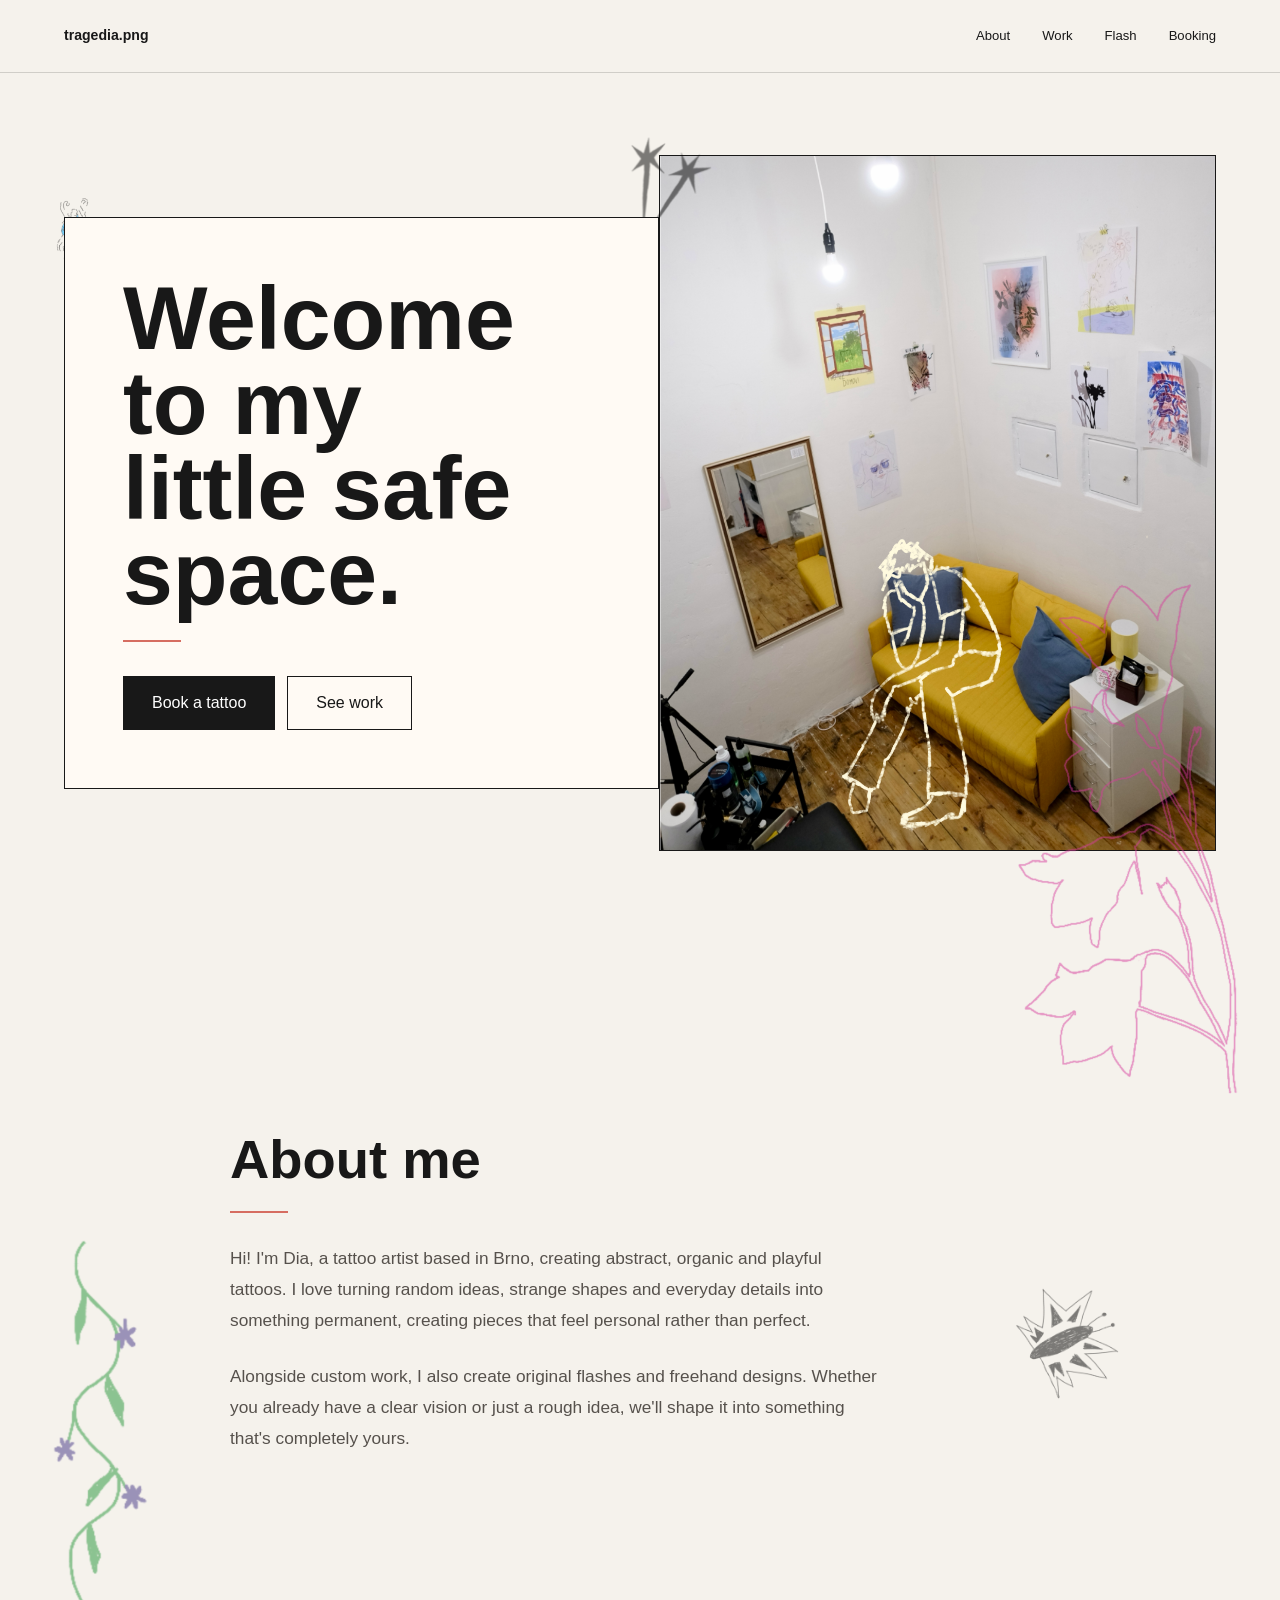
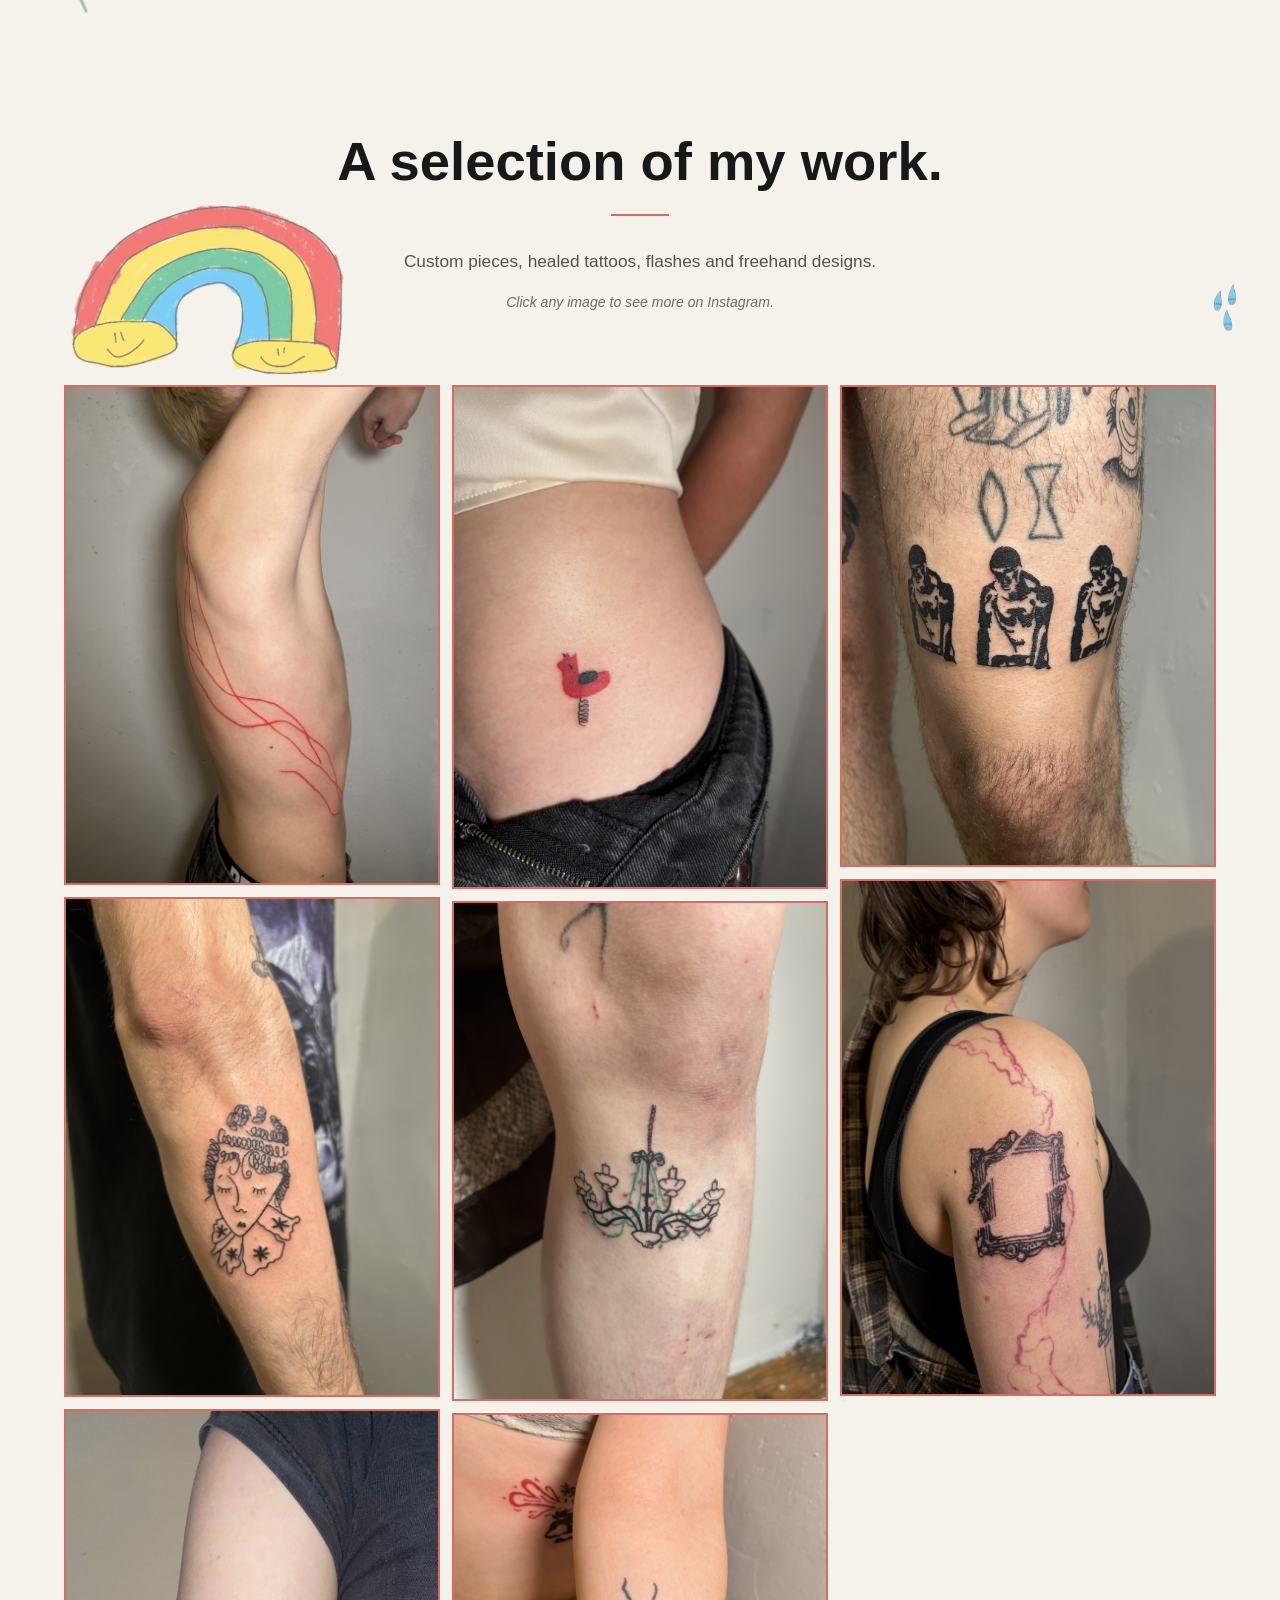
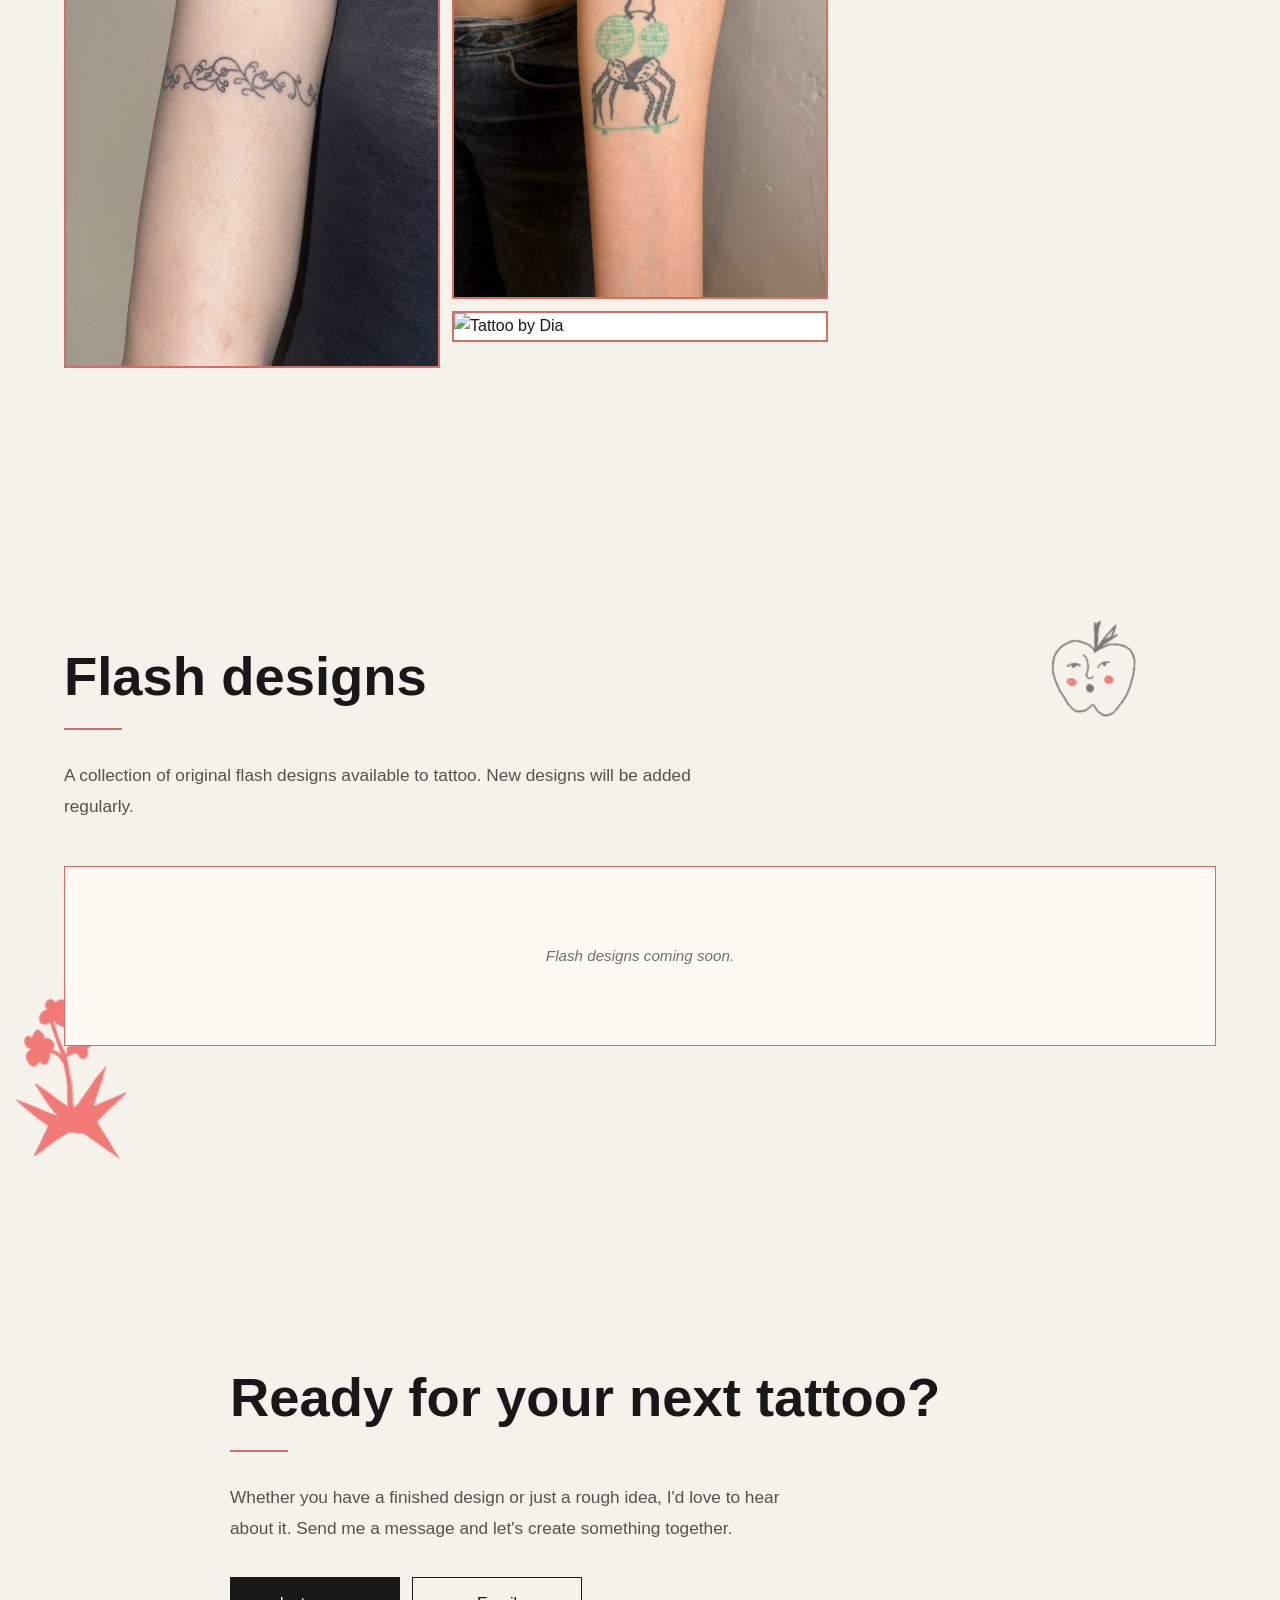
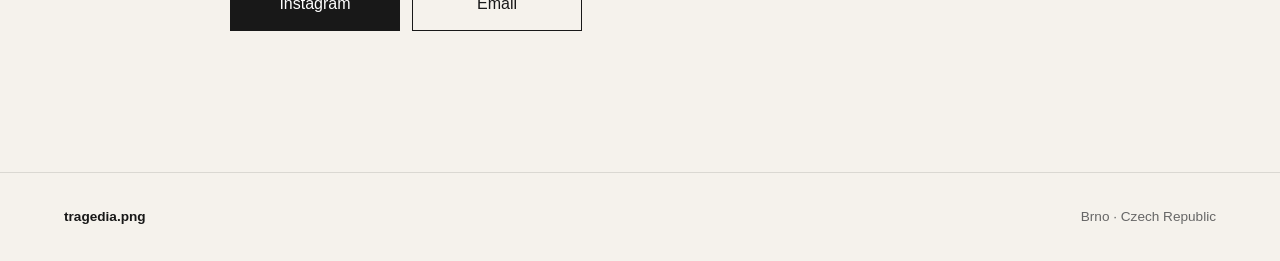
==== index.html @ bbc52c52 "f" ====
<!DOCTYPE html>
<html lang="en">
<head>
    <meta charset="UTF-8">
    <meta name="viewport" content="width=device-width, initial-scale=1.0">
    <title>tragedia.png</title>
    <link rel="stylesheet" href="css/style.css">
</head>
<body>
<div id="top"></div>

<header>
    <div class="container">
        <a href="#top" class="logo">tragedia.png</a>
        <nav class="nav" aria-label="Main navigation">
            <a href="#about">About</a>
            <a href="#gallery">Work</a>
            <a href="#flash">Flash</a>
            <a href="#booking">Booking</a>
        </nav>
    </div>
</header>

<main>
    <section class="hero" aria-labelledby="hero-title">
        <img src="images/doodles/ornament.png" class="doodle hero-ornament" alt="">
        <img src="images/doodles/kvapky.png" class="doodle hero-drops" alt="">
        <img src="images/doodles/kvet.png" class="doodle hero-flower" alt="">

        <div class="container">
            <div class="hero-content">
                <div class="hero-image">
                    <img src="images/studio.jpg" alt="Private tattoo studio in Brno">
                    <img src="images/doodles/hviezdy.png" class="doodle hero-stars" alt="">
                </div>

                <div class="hero-text">
                    <h1 id="hero-title">Welcome to my<br>little safe space.</h1>
                    <div class="line"></div>
                    <div class="buttons">
                        <a href="#booking" class="button primary">Book a tattoo</a>
                        <a href="#gallery" class="button">See work</a>
                    </div>
                </div>
            </div>
        </div>
    </section>

    <section id="about" class="about">
        <img src="images/doodles/motyl.png" class="doodle about-butterfly" alt="">
        <img src="images/doodles/porast.png" class="doodle about-grass" alt="">

        <div class="container">
            <h2>About me</h2>
            <div class="line"></div>
            <p>Hi! I'm Dia, a tattoo artist based in Brno, creating abstract, organic and playful tattoos. I love turning random ideas, strange shapes and everyday details into something permanent, creating pieces that feel personal rather than perfect.</p>
            <p>Alongside custom work, I also create original flashes and freehand designs. Whether you already have a clear vision or just a rough idea, we'll shape it into something that's completely yours.</p>
        </div>
    </section>

    <section id="gallery" class="gallery">
        <img src="images/doodles/duha.png" class="doodle gallery-rainbow" alt="">
        <img src="images/doodles/kvapky.png" class="doodle gallery-drops" alt="">

        <div class="container">
            <div class="gallery-intro">
                <h2>A selection of my work.</h2>
                <div class="line"></div>
                <p>Custom pieces, healed tattoos, flashes and freehand designs.</p>
                <p class="gallery-note">Click any image to see more on Instagram.</p>
            </div>

            <div class="gallery-grid">
                <a href="https://instagram.com/tragedia.png" target="_blank" rel="noreferrer" class="gallery-item">
                    <img src="images/tattoos/a.jpg" alt="Tattoo by Dia">
                </a>
                <a href="https://instagram.com/tragedia.png" target="_blank" rel="noreferrer" class="gallery-item">
                    <img src="images/tattoos/b.jpg" alt="Tattoo by Dia">
                </a>
                <a href="https://instagram.com/tragedia.png" target="_blank" rel="noreferrer" class="gallery-item">
                    <img src="images/tattoos/c.jpg" alt="Tattoo by Dia">
                </a>
                <a href="https://instagram.com/tragedia.png" target="_blank" rel="noreferrer" class="gallery-item">
                    <img src="images/tattoos/h.jpg" alt="Tattoo by Dia">
                </a>
                <a href="https://instagram.com/tragedia.png" target="_blank" rel="noreferrer" class="gallery-item">
                    <img src="images/tattoos/l.jpg" alt="Tattoo by Dia">
                </a>
                <a href="https://instagram.com/tragedia.png" target="_blank" rel="noreferrer" class="gallery-item">
                    <img src="images/tattoos/m.jpg" alt="Tattoo by Dia">
                </a>
                <a href="https://instagram.com/tragedia.png" target="_blank" rel="noreferrer" class="gallery-item">
                    <img src="images/tattoos/o.jpg" alt="Tattoo by Dia">
                </a>
                <a href="https://instagram.com/tragedia.png" target="_blank" rel="noreferrer" class="gallery-item">
                    <img src="images/tattoos/s.jpg" alt="Tattoo by Dia">
                </a>
                <a href="https://instagram.com/tragedia.png" target="_blank" rel="noreferrer" class="gallery-item">
                    <img src="images/tattoos/z.jpg" alt="Tattoo by Dia">
                </a>
            </div>
        </div>
    </section>

    <section id="flash" class="flash">
        <img src="images/doodles/jablko.png" class="doodle flash-apple" alt="">
        <img src="images/doodles/plevel.png" class="doodle flash-weed" alt="">

        <div class="container">
            <h2>Flash designs</h2>
            <div class="line"></div>
            <p>A collection of original flash designs available to tattoo. New designs will be added regularly.</p>
            <div class="flash-grid">
                <p class="flash-placeholder">Flash designs coming soon.</p>
            </div>
        </div>
    </section>

    <section id="booking" class="booking">
        <img src="images/doodles/srdce.png" class="doodle booking-heart" alt="">

        <div class="container">
            <h2>Ready for your next tattoo?</h2>
            <div class="line"></div>
            <p>Whether you have a finished design or just a rough idea, I'd love to hear about it. Send me a message and let's create something together.</p>
            <div class="buttons">
                <a href="https://instagram.com/tragedia.png" target="_blank" rel="noreferrer" class="button primary">Instagram</a>
                <a href="mailto:dia.hubschova@gmail.com" class="button">Email</a>
            </div>
        </div>
    </section>
</main>

<footer>
    <div class="container">
        <p>tragedia.png</p>
        <p>Brno &middot; Czech Republic</p>
    </div>
</footer>

<script src="js/script.js"></script>
</body>
</html>
---- css/style.css ----
/* ==========================================================
   tragedia.png
========================================================== */

:root{
    --bg:#f5f2ec;
    --text:#181818;
    --muted:#56514c;
    --accent:#d66d61;
    --paper:#fffaf4;
    --border:#181818;
    --container:1180px;
    --section:clamp(76px, 11vw, 150px);
    --ease:.24s ease;
}

*,
*::before,
*::after{
    box-sizing:border-box;
}

html{
    scroll-behavior:smooth;
}

body{
    margin:0;
    overflow-x:hidden;
    background:var(--bg);
    color:var(--text);
    font-family:Helvetica, Arial, sans-serif;
    line-height:1.65;
    -webkit-font-smoothing:antialiased;
    text-rendering:optimizeLegibility;
}

img{
    display:block;
    max-width:100%;
}

a{
    color:inherit;
    text-decoration:none;
}

button,
input,
textarea{
    font:inherit;
}

.container{
    width:min(90%, var(--container));
    margin-inline:auto;
}

section{
    position:relative;
    padding:var(--section) 0;
}

h1,
h2,
p{
    margin:0;
}

h1{
    max-width:9ch;
    font-size:clamp(3rem, 7vw, 5.8rem);
    line-height:.95;
    font-weight:700;
    letter-spacing:0;
}

h2{
    font-size:clamp(2.2rem, 5vw, 3.4rem);
    line-height:1;
    font-weight:700;
    letter-spacing:0;
}

p{
    max-width:650px;
    color:var(--muted);
    font-size:clamp(1rem, 1.5vw, 1.08rem);
    line-height:1.78;
}

.line{
    width:58px;
    height:2px;
    margin:24px 0 30px;
    background:var(--accent);
}

::selection{
    background:var(--accent);
    color:#fff;
}

a:focus-visible,
button:focus-visible{
    outline:2px solid var(--accent);
    outline-offset:4px;
}

/* Header */

header{
    position:sticky;
    top:0;
    z-index:1000;
    background:rgba(245, 242, 236, .94);
    border-bottom:1px solid rgba(24, 24, 24, .16);
    backdrop-filter:blur(8px);
    -webkit-backdrop-filter:blur(8px);
}

header .container{
    display:flex;
    align-items:center;
    justify-content:space-between;
    min-height:72px;
    gap:22px;
}

.logo{
    flex:0 0 auto;
    font-size:.88rem;
    font-weight:700;
    white-space:nowrap;
    transition:color var(--ease);
}

.logo:hover,
.nav a:hover,
.nav a.active{
    color:var(--accent);
}

.nav{
    display:flex;
    align-items:center;
    justify-content:flex-end;
    gap:clamp(14px, 3vw, 32px);
}

.nav a{
    font-size:.82rem;
    transition:color var(--ease);
}

/* Buttons */

.buttons{
    display:flex;
    flex-wrap:wrap;
    gap:12px;
    margin-top:34px;
}

.button{
    display:inline-flex;
    align-items:center;
    justify-content:center;
    min-height:54px;
    padding:0 28px;
    border:1px solid var(--border);
    background:transparent;
    transition:background var(--ease), border-color var(--ease), color var(--ease), transform var(--ease);
}

.button:hover{
    background:var(--text);
    color:#fff;
    transform:translateY(-1px);
}

.button.primary{
    background:var(--text);
    color:#fff;
}

.button.primary:hover{
    border-color:var(--accent);
    background:var(--accent);
}

/* Doodles */

.hero,
.about,
.gallery,
.flash,
.booking{
    isolation:isolate;
}

.gallery,
.flash,
.booking{
    overflow:hidden;
}

.about{
    overflow:visible;
}

.hero{
    overflow:visible;
}

.hero .container,
.about .container,
.gallery .container,
.flash .container,
.booking .container{
    position:relative;
    z-index:2;
}

.doodle{
    position:absolute;
    z-index:1;
    width:var(--doodle-size, 150px);
    max-width:none;
    height:auto;
    pointer-events:none;
    user-select:none;
    opacity:var(--doodle-opacity, .50);
}

/* Hero */

.hero{
    padding-top:clamp(34px, 7vw, 82px);
}

.hero-content{
    display:grid;
    grid-template-columns:1fr;
    gap:0;
    align-items:center;
}

.hero-image{
    position:relative;
    z-index:1;
    overflow:visible;
    border:1px solid var(--border);
    background:#fff;
}

.hero-image > img:first-child{
    width:100%;
    aspect-ratio:4 / 5;
    object-fit:cover;
}

.hero-text{
    position:relative;
    z-index:3;
    width:min(94%, 620px);
    margin:-44px auto 0;
    padding:clamp(28px, 6vw, 58px);
    border:1px solid var(--border);
    background:var(--paper);
}

.hero-text p{
    max-width:420px;
}

.hero-stars{
    --doodle-size: clamp(128px, 24vw, 250px);
    --doodle-opacity: .50;

    top: -100px;
    left: -120px;
    right: auto;

    z-index: 5;
}

.hero-flower{
    --doodle-size: clamp(350px, 54vw, 640px);
    --doodle-opacity: .50;

    right: -180px;
    left: auto;

    bottom: -180px;

    transform: scaleX(-1);

    z-index: 100;
}


/* About */

.about .container,
.booking .container{
    max-width:820px;
}

.about p + p{
    margin-top:26px;
}

.about-butterfly{
    --doodle-size:clamp(280px, 34vw, 480px);
    --doodle-opacity:.50;
    top:118px;
    right:clamp(-84px, -2vw, -18px);
}

.about-grass{
    --doodle-size:clamp(440px, 68vw, 860px);
    --doodle-opacity:.50;
    left:max(-28vw, -300px);
    bottom:-220px;
    z-index:0;
}

/* Gallery */

.gallery-intro{
    max-width:680px;
    margin:0 auto clamp(44px, 7vw, 70px);
    text-align:center;
}

.gallery-intro .line{
    margin-inline:auto;
}

.gallery-intro p{
    margin-inline:auto;
    max-width:520px;
}

.gallery-note{
    margin-top:14px;
    color:#716b64;
    font-size:.88rem;
    font-style:italic;
}

.gallery-grid{
    column-count:2;
    column-gap:10px;
}

.gallery-item{
    display:block;
    overflow:hidden;
    break-inside:avoid;
    margin-bottom:10px;
    border:2px solid var(--accent);
    background:#fff;
    transition:transform var(--ease);
}

.gallery-item:hover{
    transform:translateY(-2px);
}

.gallery-item img{
    width:100%;
    height:auto;
}

.gallery-rainbow{
    --doodle-size: clamp(360px, 54vw, 700px);
    --doodle-opacity: .50;

    left: -120px;
    top: -30px;

    z-index: 0;
}

.gallery-drops{
    --doodle-size: clamp(110px, 16vw, 180px);
    --doodle-opacity: .50;

    right: -40px;
    left: auto;

    top: 220px;
    bottom: auto;

    z-index: 0;
}


/* Flash */

.flash p{
    margin-bottom:44px;
}

.flash-grid{
    display:grid;
    grid-template-columns:repeat(2, minmax(0, 1fr));
    gap:18px;
}

.flash-item,
.flash-placeholder{
    min-height:180px;
    border:1px solid var(--accent);
    background:var(--paper);
}

.flash-item{
    display:flex;
    align-items:center;
    justify-content:center;
    overflow:hidden;
    aspect-ratio:1;
}

.flash-item img{
    width:100%;
    height:100%;
    object-fit:cover;
}

.flash-placeholder{
    display:flex;
    align-items:center;
    justify-content:center;
    grid-column:1 / -1;
    max-width:none;
    margin:0;
    padding:34px;
    color:#766f68;
    font-size:.95rem;
    font-style:italic;
    text-align:center;
}

.flash-apple{
    --doodle-size:clamp(250px, 32vw, 430px);
    --doodle-opacity:.50;
    top:-52px;
    right:clamp(-92px, -2vw, -18px);
    z-index:0;
}

.flash-weed{
    --doodle-size:clamp(350px, 50vw, 650px);
    --doodle-opacity:.50;
  left: max(-18vw, -220px);
    bottom:-150px;
    z-index:0;
}

/* Booking */

.booking p{
    max-width:570px;
}

.booking .button{
    min-width:170px;
}

.booking-heart{
    --doodle-size:clamp(240px, 34vw, 420px);
    --doodle-opacity:.50;
    left:auto;
    right:clamp(-80px, 4vw, 72px);
    top:auto;
    bottom:-330px;
    z-index:0;
}

/* Footer */

footer{
    border-top:1px solid rgba(24, 24, 24, .12);
    padding:32px 0;
}

footer .container{
    display:flex;
    align-items:center;
    justify-content:space-between;
    flex-wrap:wrap;
    gap:12px;
}

footer p{
    max-width:none;
    color:#666;
    font-size:.85rem;
}

footer p:first-child{
    color:var(--text);
    font-weight:700;
}

/* Responsive */

@media (min-width:760px){
    .gallery-grid{
        column-count:3;
        column-gap:12px;
    }

    .gallery-item{
        margin-bottom:12px;
    }

    .flash-grid{
        grid-template-columns:repeat(4, minmax(0, 1fr));
        gap:22px;
    }
}

@media (min-width:1024px){
    .hero-content{
        grid-template-columns:minmax(0, .92fr) minmax(0, 1fr);
        gap:82px;
    }

    .hero-image{
        order:2;
    }

    .hero-text{
        order:1;
        width:116%;
        margin:0 -110px 0 0;
    }

    .hero-stars{
        right:-104px;
    }
}

@media (max-width:700px){
    header .container{
        min-height:64px;
        width:min(94%, var(--container));
    }

    .logo{
        font-size:.78rem;
    }

    .nav{
        gap:12px;
    }

    .nav a{
        font-size:.74rem;
    }

    .buttons,
    .booking .buttons{
        flex-direction:column;
    }

    .button,
    .booking .button{
        width:100%;
    }

    .hero-ornament,
    .hero-drops,
    .gallery-drops{
        display:none;
    }

    .hero-stars{
        right:-68px;
    }

    .hero-flower{
        left:-112px;
        bottom:-100px;
    }

    .about-butterfly{
        top:142px;
        right:-86px;
    }

    .about-grass{
        left:-220px;
        bottom:-165px;
    }

    .gallery-rainbow{
        left:-215px;
        top:-10px;
    }

    .flash-apple{
        right:-90px;
        top:-24px;
    }

    .flash-weed{
        left:-230px;
        bottom:-110px;
    }

    .booking-heart{
        right:-74px;
        bottom:-255px;
    }

    footer .container{
        flex-direction:column;
        align-items:flex-start;
    }
}

@media (max-width:420px){
    .nav{
        gap:9px;
    }

    .nav a{
        font-size:.7rem;
    }

    .hero-text{
        width:100%;
        margin-top:-32px;
    }
}

@media (prefers-reduced-motion:reduce){
    *,
    *::before,
    *::after{
        scroll-behavior:auto !important;
        transition:none !important;
        animation:none !important;
    }
}
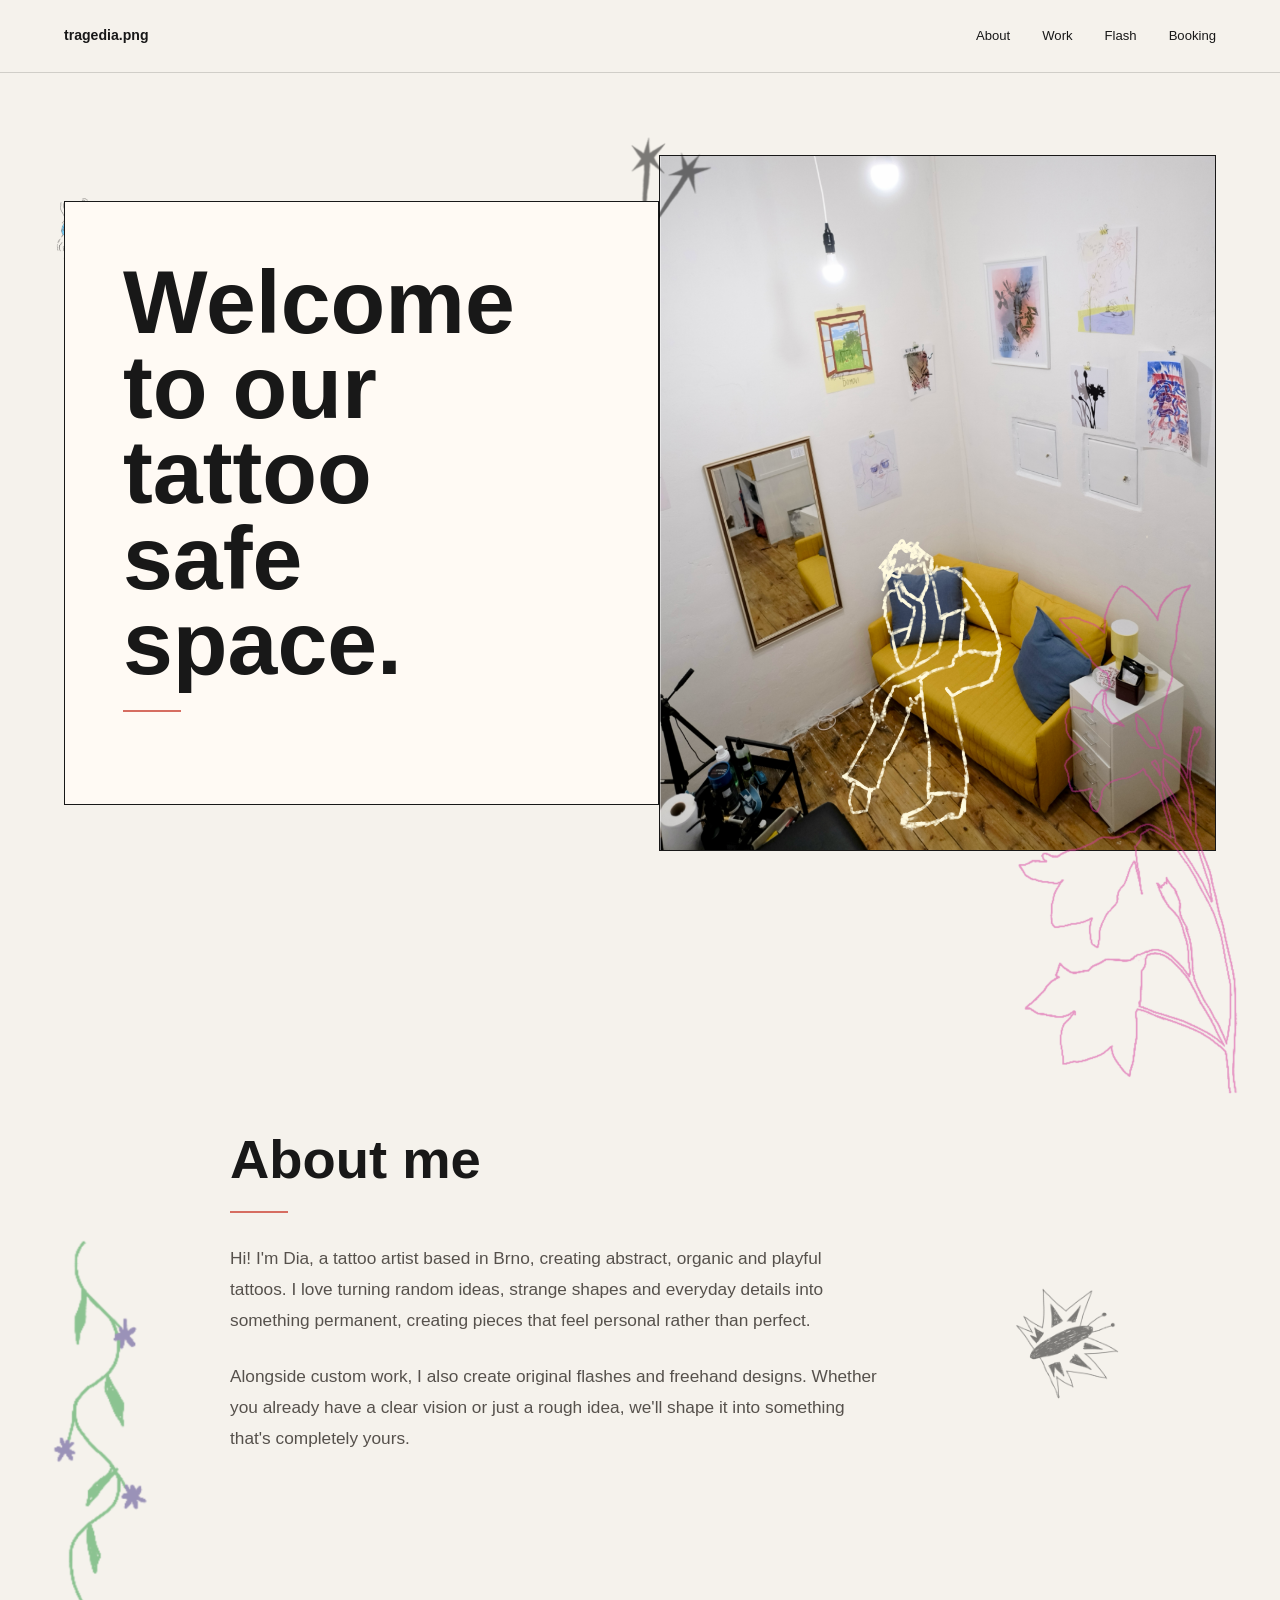
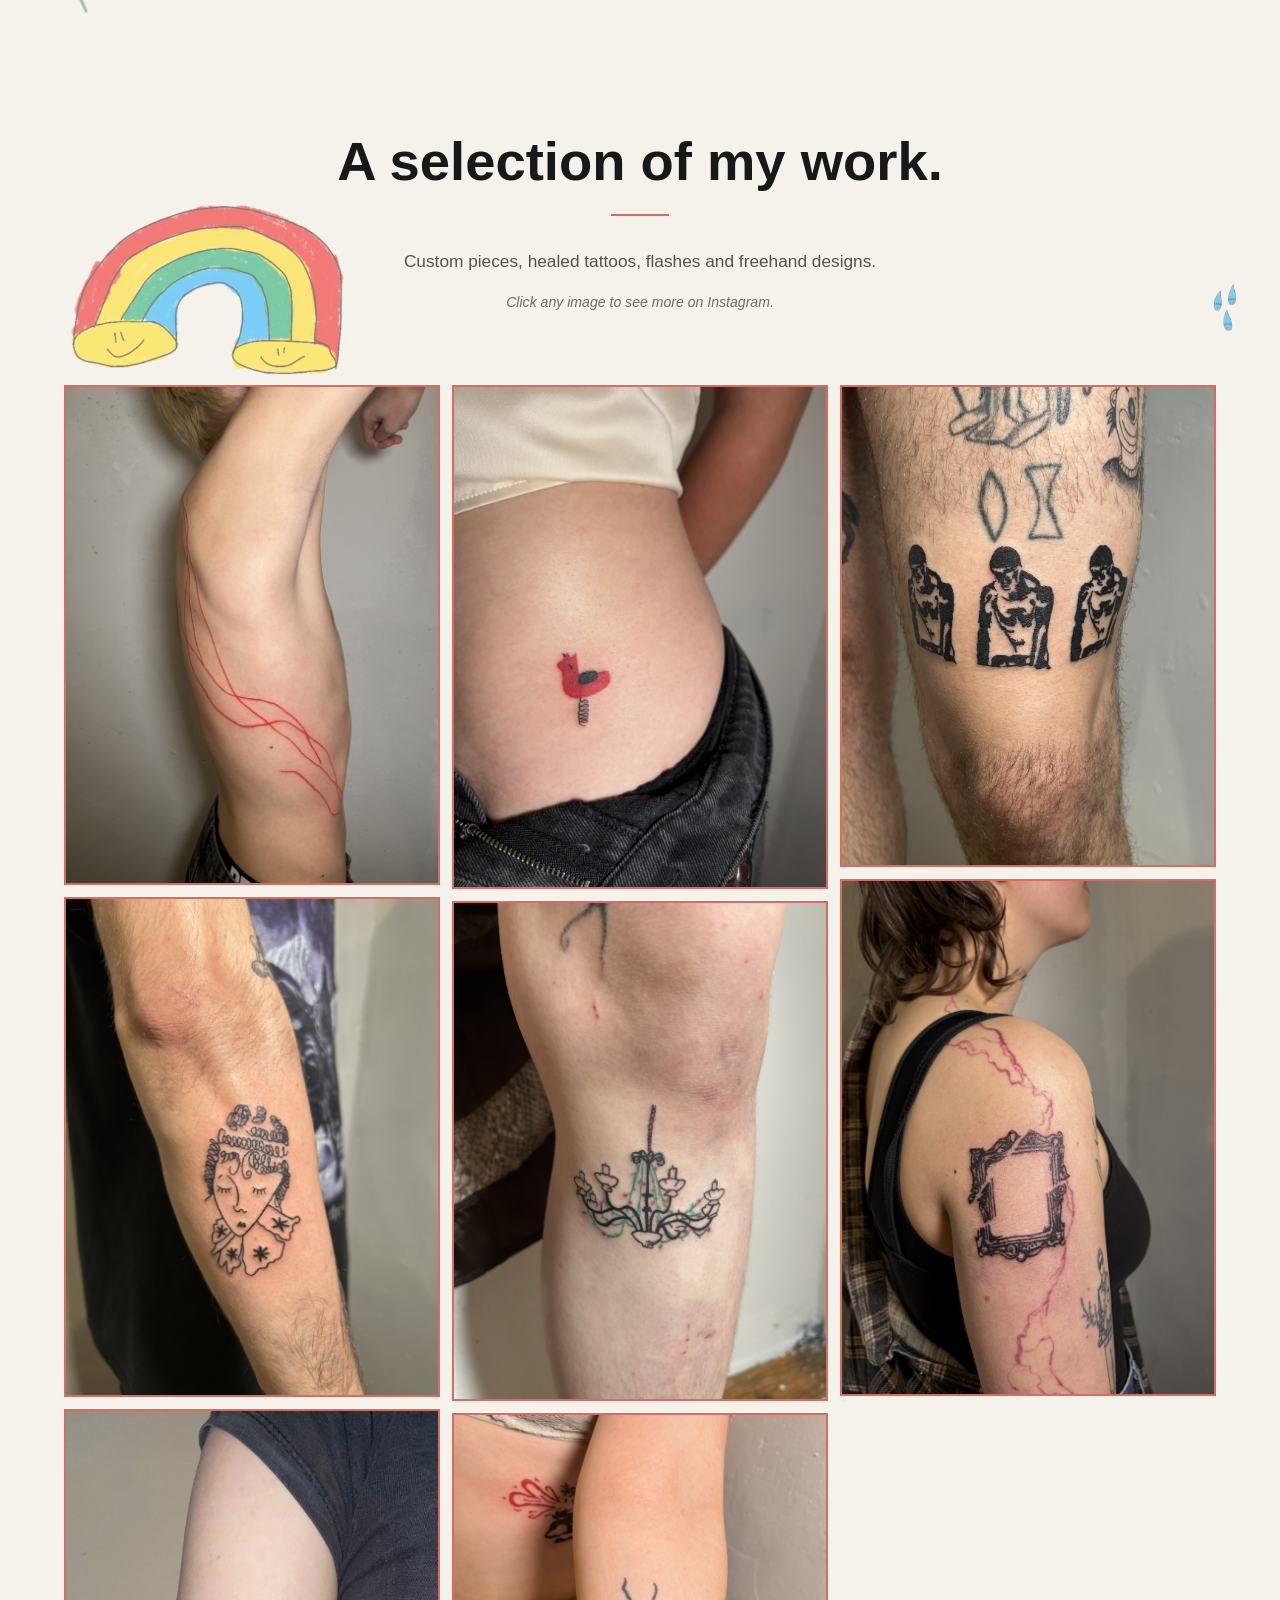
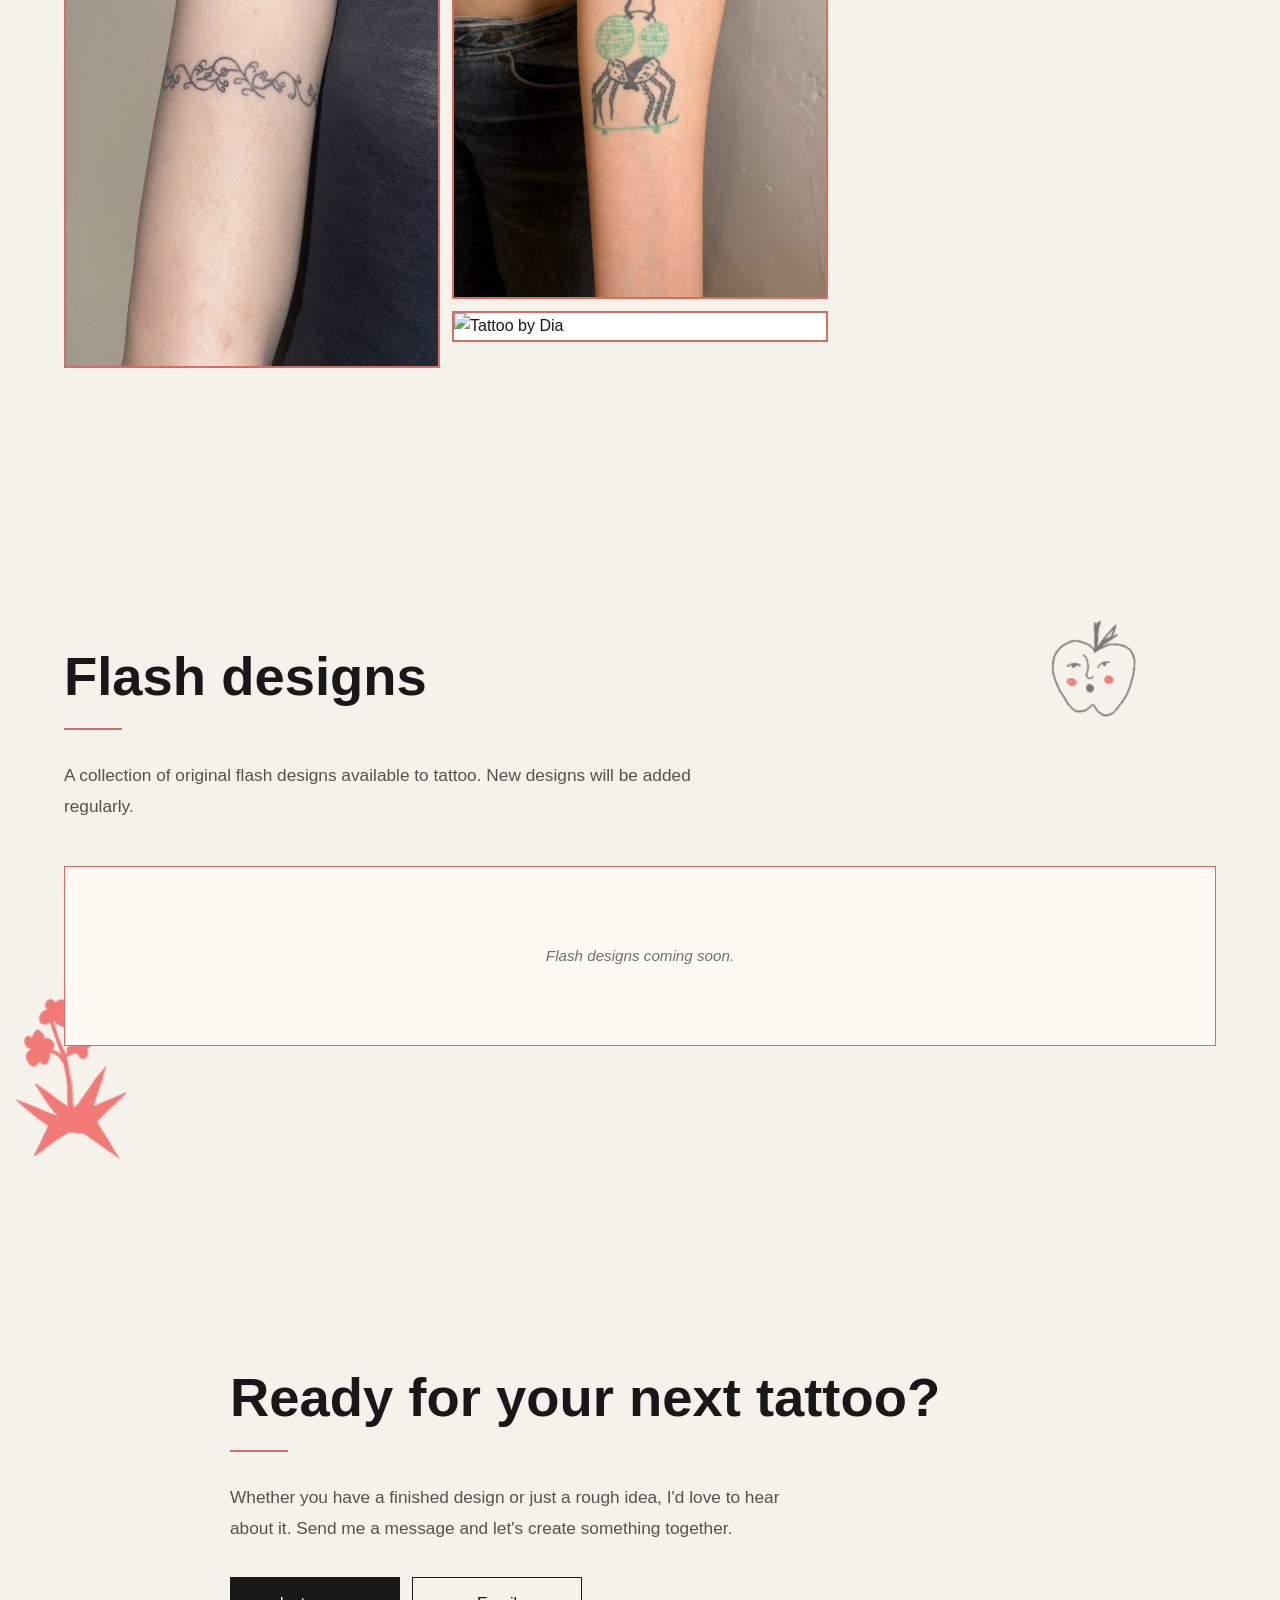
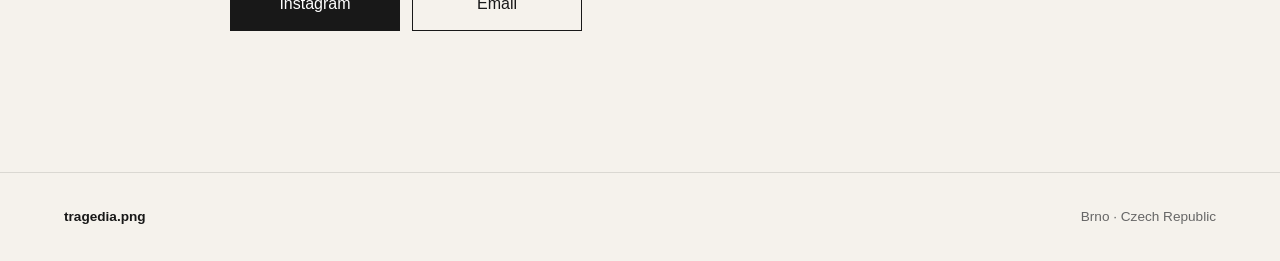
==== commit 05899d27: "Update index.html" ====
--- a/index.html
+++ b/index.html
@@ -35,11 +35,11 @@
                 </div>
 
                 <div class="hero-text">
-                    <h1 id="hero-title">Welcome to my<br>little safe space.</h1>
+                    <h1 id="hero-title">Welcome to our<br>tattoo safe space.</h1>
                     <div class="line"></div>
                     <div class="buttons">
-                        <a href="#booking" class="button primary">Book a tattoo</a>
-                        <a href="#gallery" class="button">See work</a>
+
+                
                     </div>
                 </div>
             </div>
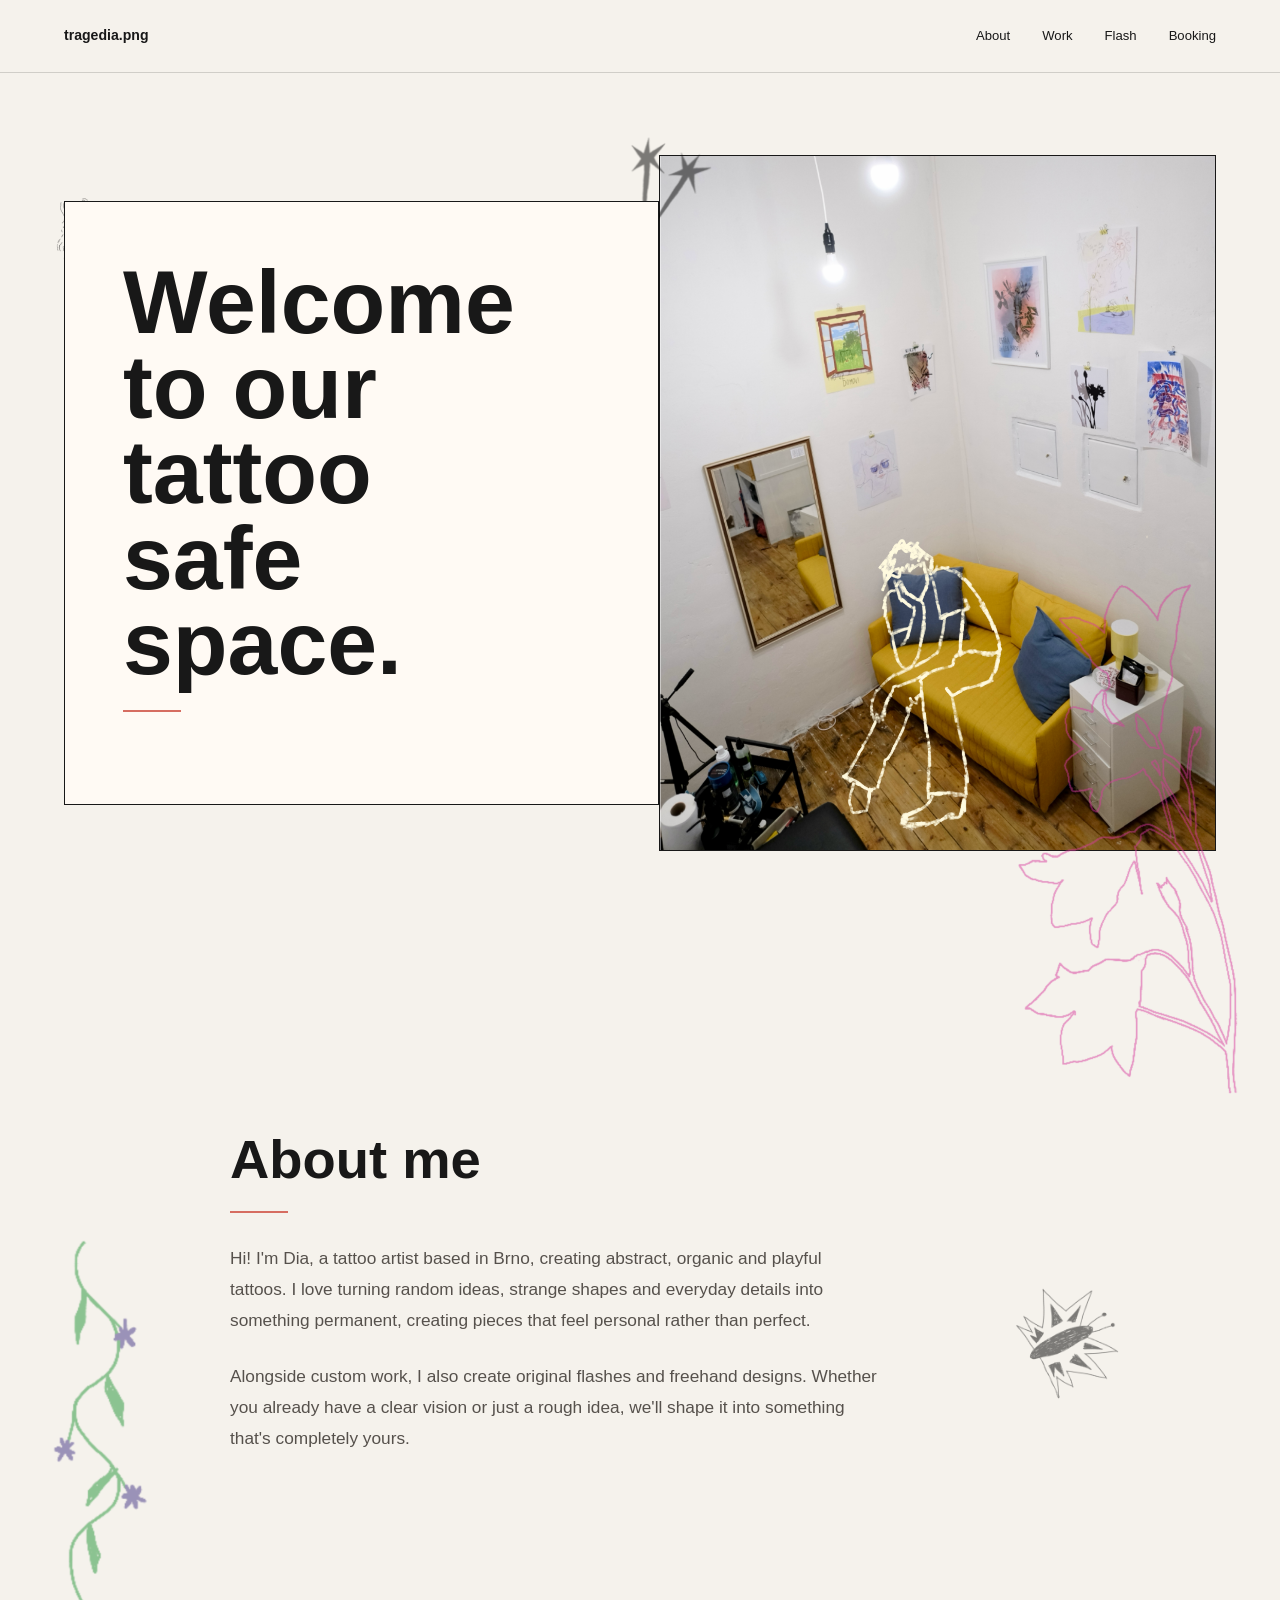
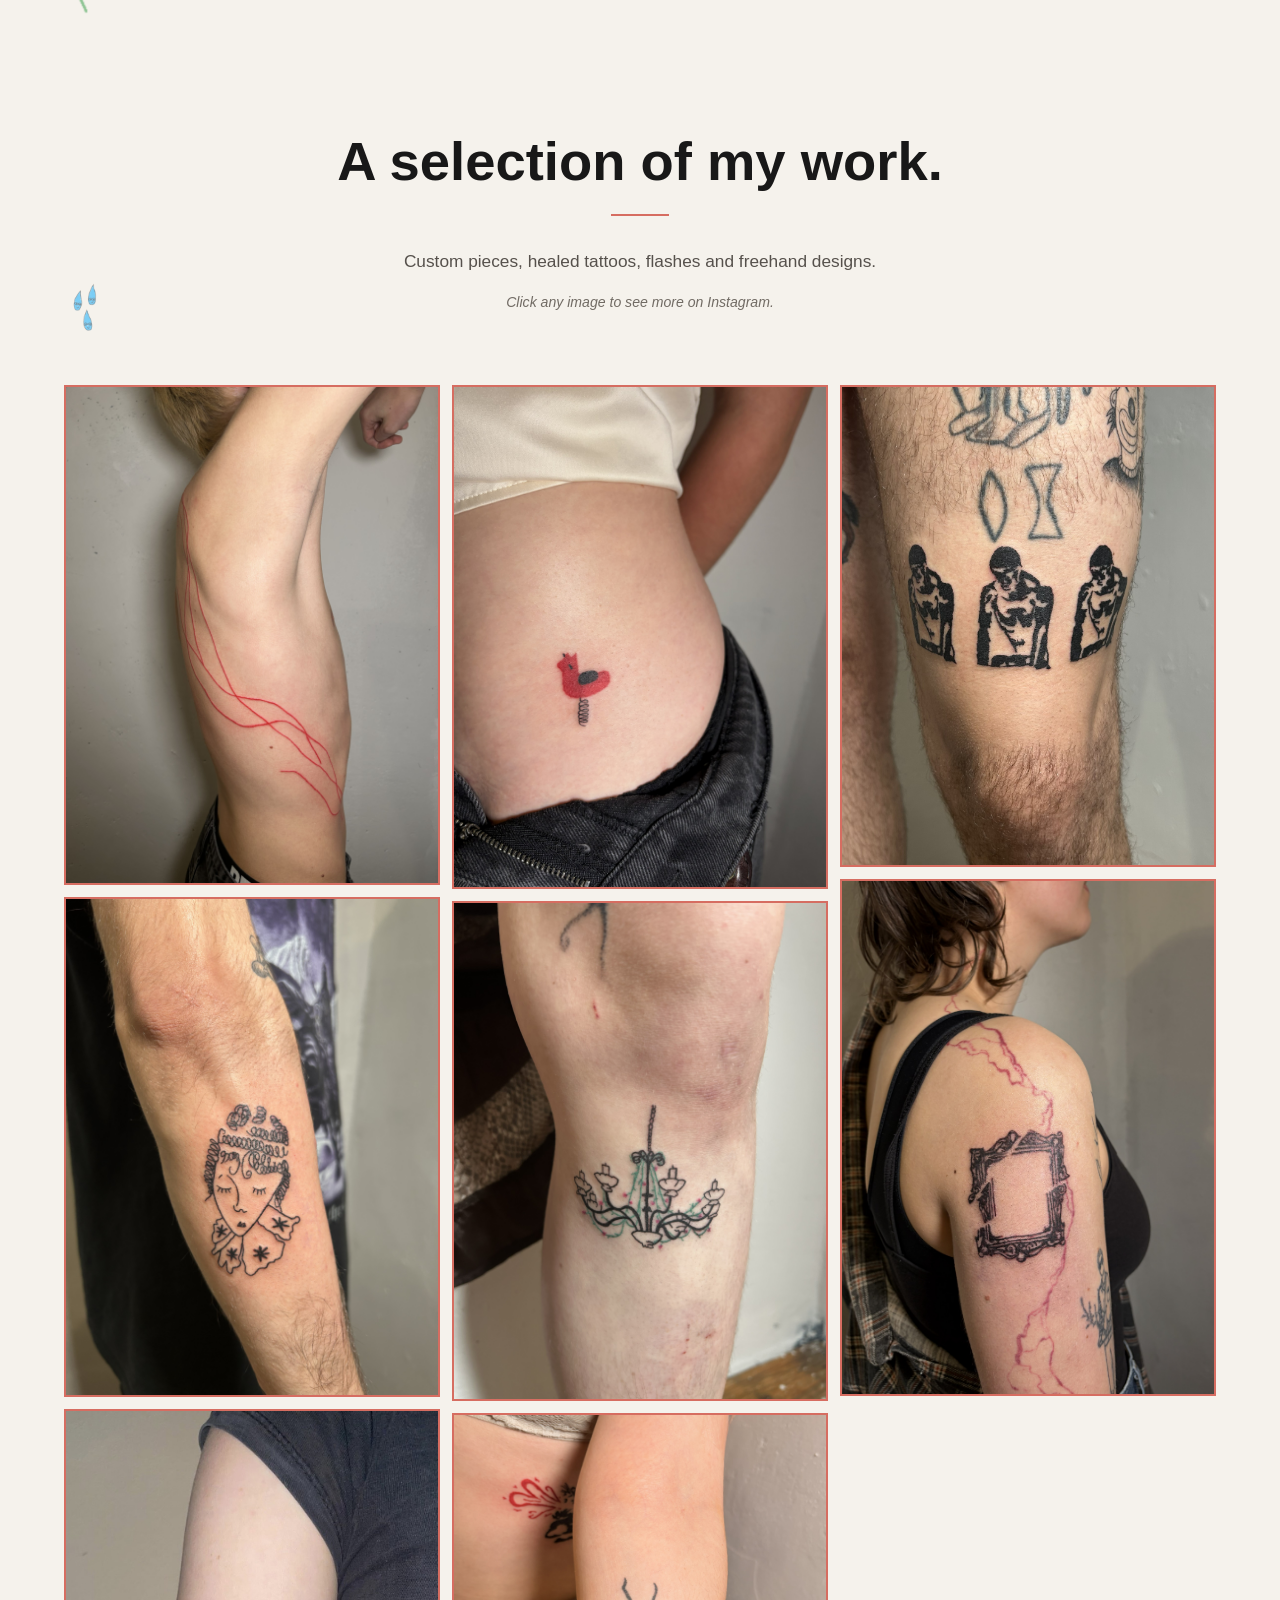
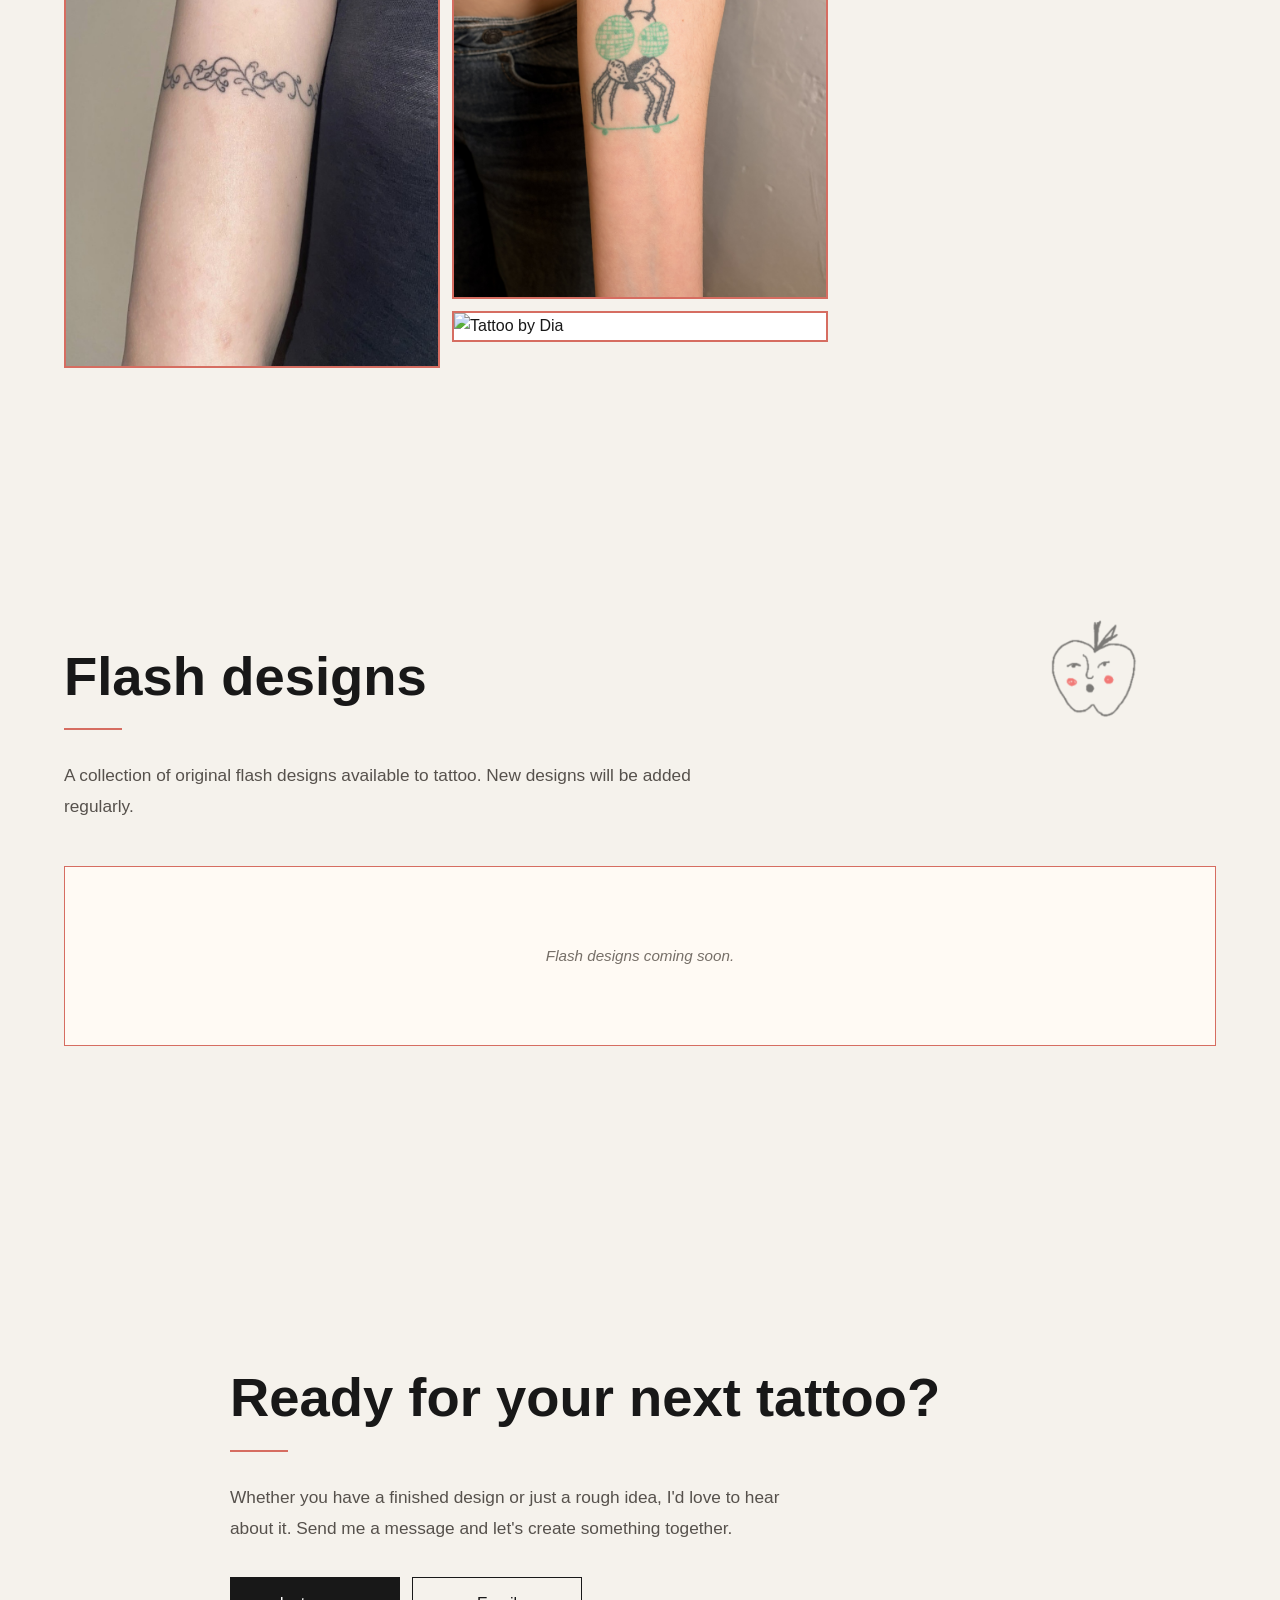
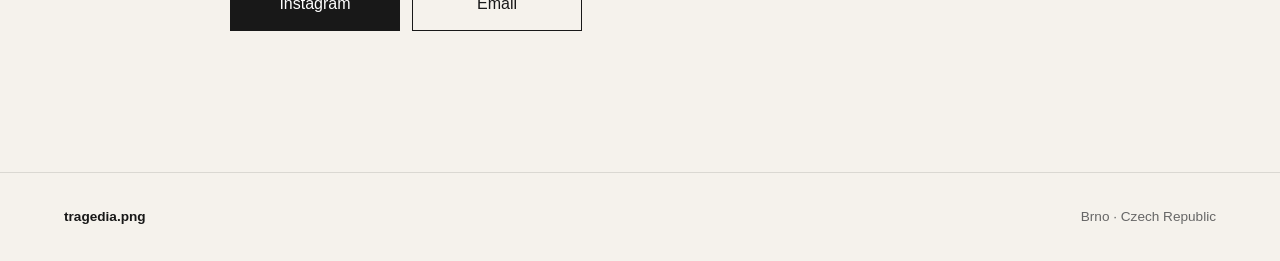
==== commit e5e1b28c: "d" ====
--- a/index.html
+++ b/index.html
@@ -24,7 +24,7 @@
 <main>
     <section class="hero" aria-labelledby="hero-title">
         <img src="images/doodles/ornament.png" class="doodle hero-ornament" alt="">
-        <img src="images/doodles/kvapky.png" class="doodle hero-drops" alt="">
+    
         <img src="images/doodles/kvet.png" class="doodle hero-flower" alt="">
 
         <div class="container">
--- a/css/style.css
+++ b/css/style.css
@@ -282,7 +282,7 @@
     left: -120px;
     right: auto;
 
-    z-index: 5;
+    z-index: 2000;
 }
 
 .hero-flower{
@@ -375,20 +375,17 @@
 }
 
 .gallery-rainbow{
-    --doodle-size: clamp(360px, 54vw, 700px);
-    --doodle-opacity: .50;
-
-    left: -120px;
-    top: -30px;
-
-    z-index: 0;
-}
+    --doodle-size:160px;
+    left:-260px;
+    top:20px;
+}
+
 
 .gallery-drops{
     --doodle-size: clamp(110px, 16vw, 180px);
     --doodle-opacity: .50;
 
-    right: -40px;
+    right: -10;
     left: auto;
 
     top: 220px;
@@ -454,11 +451,9 @@
 }
 
 .flash-weed{
-    --doodle-size:clamp(350px, 50vw, 650px);
-    --doodle-opacity:.50;
-  left: max(-18vw, -220px);
-    bottom:-150px;
-    z-index:0;
+    --doodle-size:220px;
+    left:-140px;
+    bottom:-70px;
 }
 
 /* Booking */
@@ -543,6 +538,7 @@
 
     .hero-stars{
         right:-104px;
+        z-index:2000;
     }
 }
 
@@ -574,50 +570,89 @@
         width:100%;
     }
 
-    .hero-ornament,
-    .hero-drops,
-    .gallery-drops{
-        display:none;
-    }
-
+    .hero, .about {
+        overflow-x: clip; 
+    }
+
+    /* Pridané a upravené skryté doodles */
+    .hero-ornament{
+    --doodle-size:200px;
+
+    left:10px;
+    top:-35px;
+
+    z-index:2000;
+}
+
+    
+
+    .gallery-drops {
+    --doodle-size:150px;
+
+    right:5px;
+    top:40px;
+
+    z-index:0;
+}
+
+    /* Zvyšok pôvodných mobilných doodles */
     .hero-stars{
-        right:-68px;
+        --doodle-size: 100px;
+        right: -10px;
+        top: -60px;
+        z-index: 2000;
     }
 
     .hero-flower{
-        left:-112px;
-        bottom:-100px;
+        --doodle-size: 350px;
+        left: -80px;
+        bottom: -60px;
+        z-index: 2000;
     }
 
     .about-butterfly{
-        top:142px;
-        right:-86px;
-    }
-
-    .about-grass{
-        left:-220px;
-        bottom:-165px;
-    }
-
-    .gallery-rainbow{
-        left:-215px;
-        top:-10px;
-    }
-
+        --doodle-size: 200px;
+        left: -80px;
+        bottom: -60px;
+        
+    }
+
+   .about-grass{
+    --doodle-size:260px;
+
+    left:-20px;
+    top:140px;
+}
+
+ .gallery-rainbow{
+    --doodle-size:150px;
+
+    left: 10px;
+    top: 40px;
+
+    right:auto;
+    bottom:auto;
+}
     .flash-apple{
-        right:-90px;
-        top:-24px;
+        --doodle-size: 250px;
+        right: -20px;
+        top: -30px;
     }
 
     .flash-weed{
-        left:-230px;
-        bottom:-110px;
+        --doodle-size: 250px;
+        top: auto; 
+        bottom: -20px;
+        right: -10px;
     }
 
     .booking-heart{
-        right:-74px;
-        bottom:-255px;
-    }
+    --doodle-size: 200px;
+    right: 10px;
+    top: 130px;
+    bottom: auto;
+}
+    
 
     footer .container{
         flex-direction:column;
@@ -648,4 +683,4 @@
         transition:none !important;
         animation:none !important;
     }
-}
+}
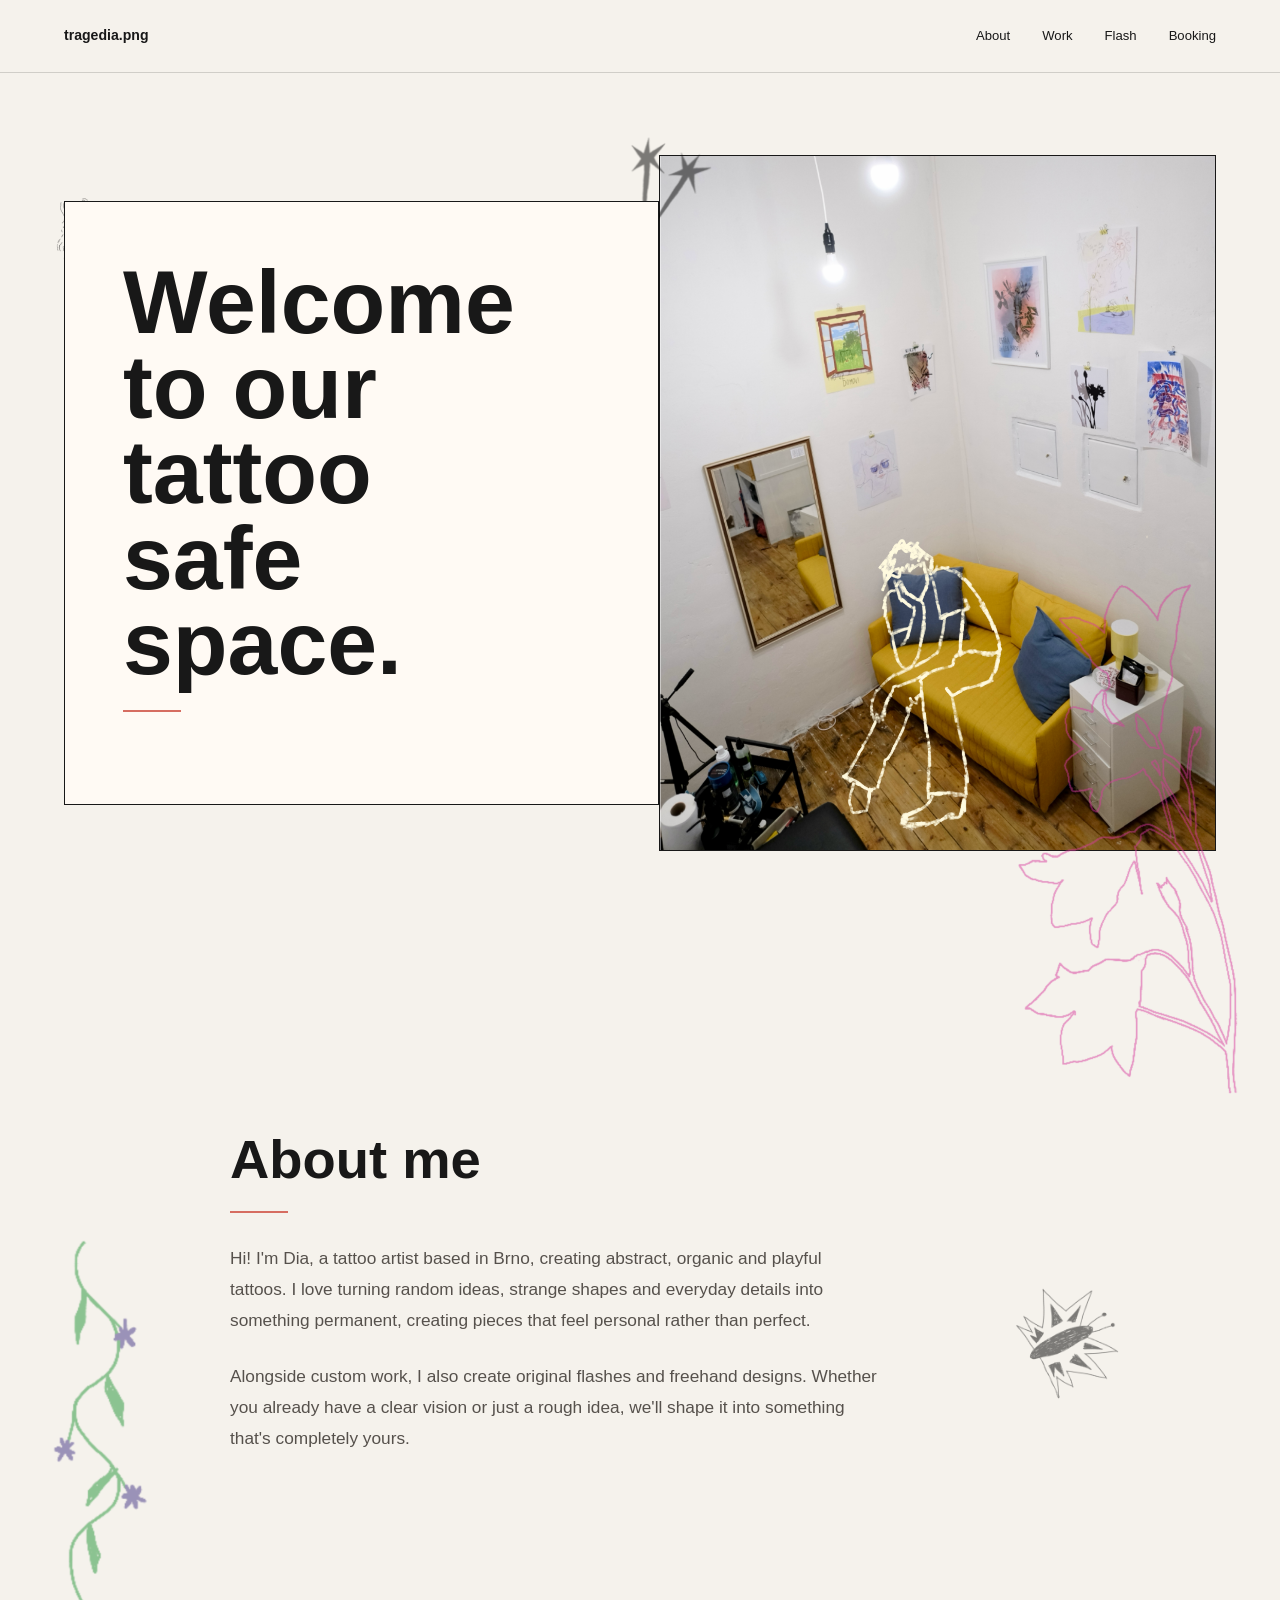
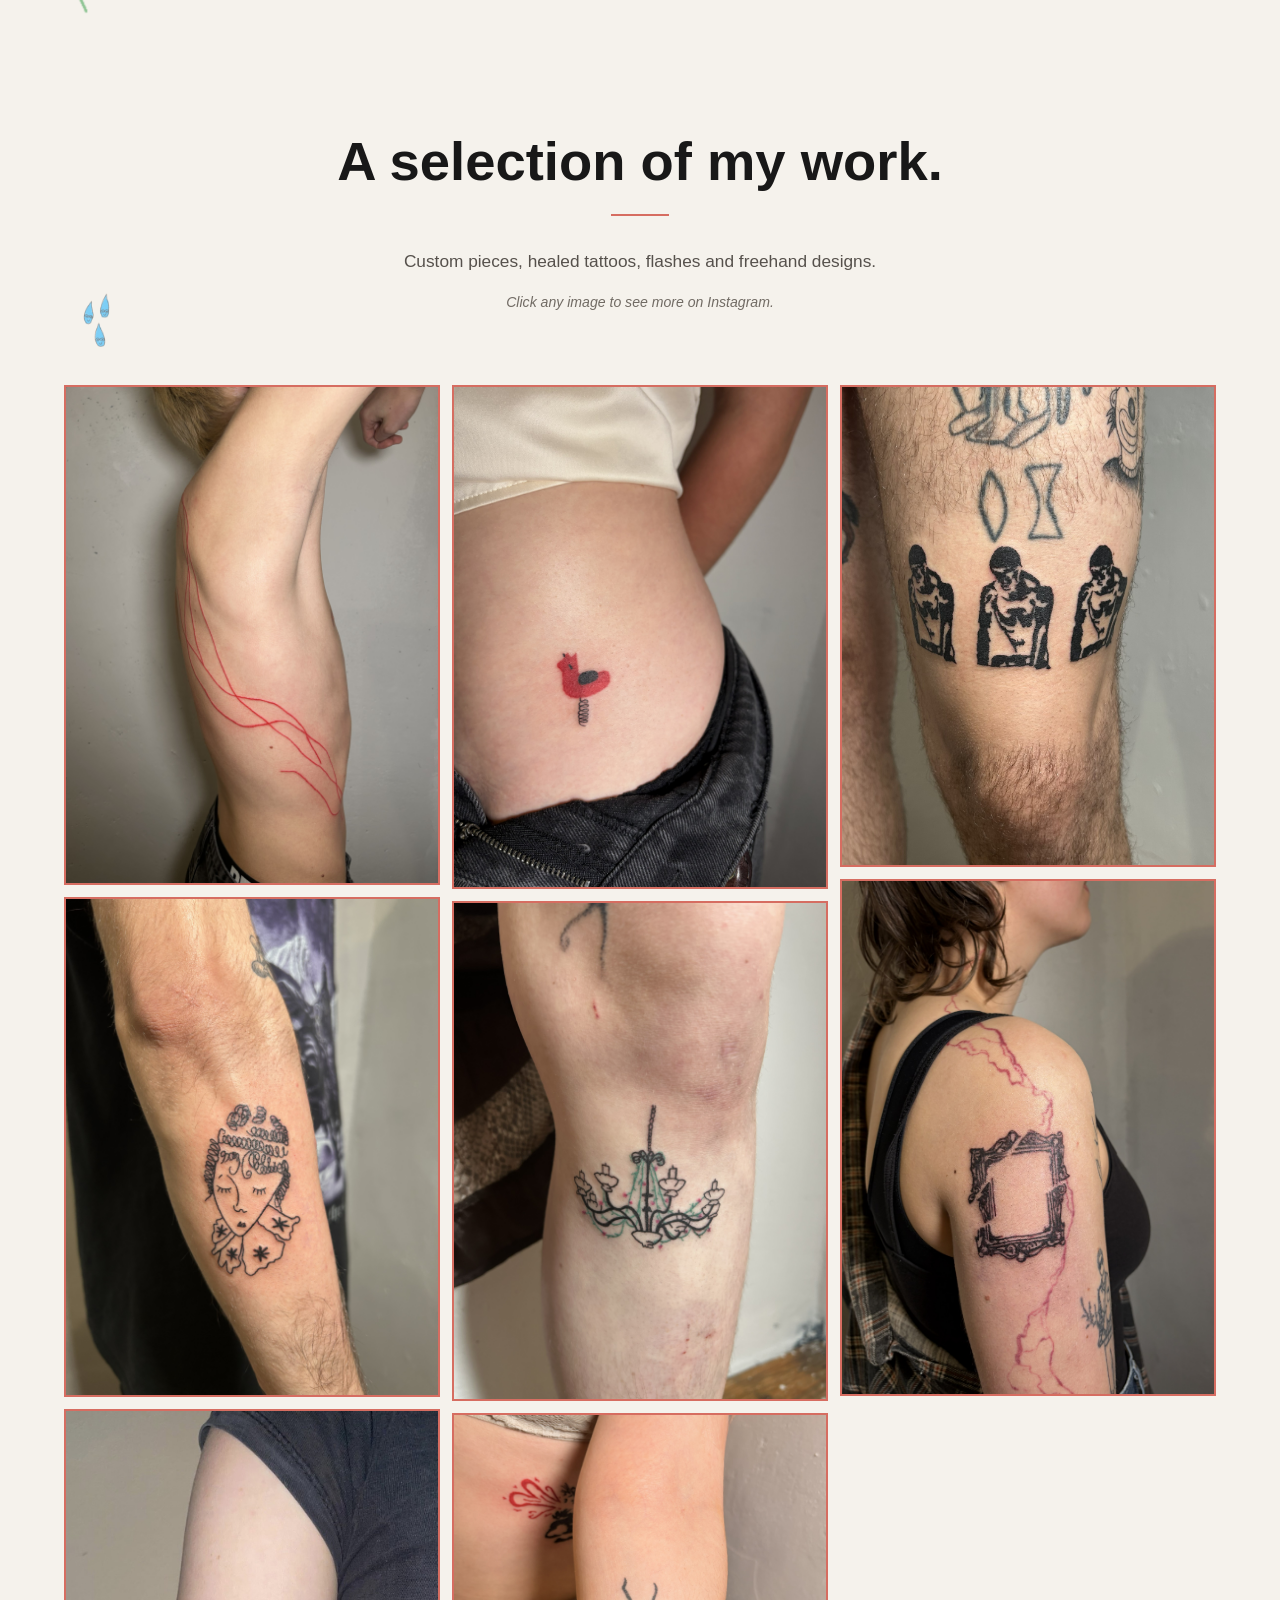
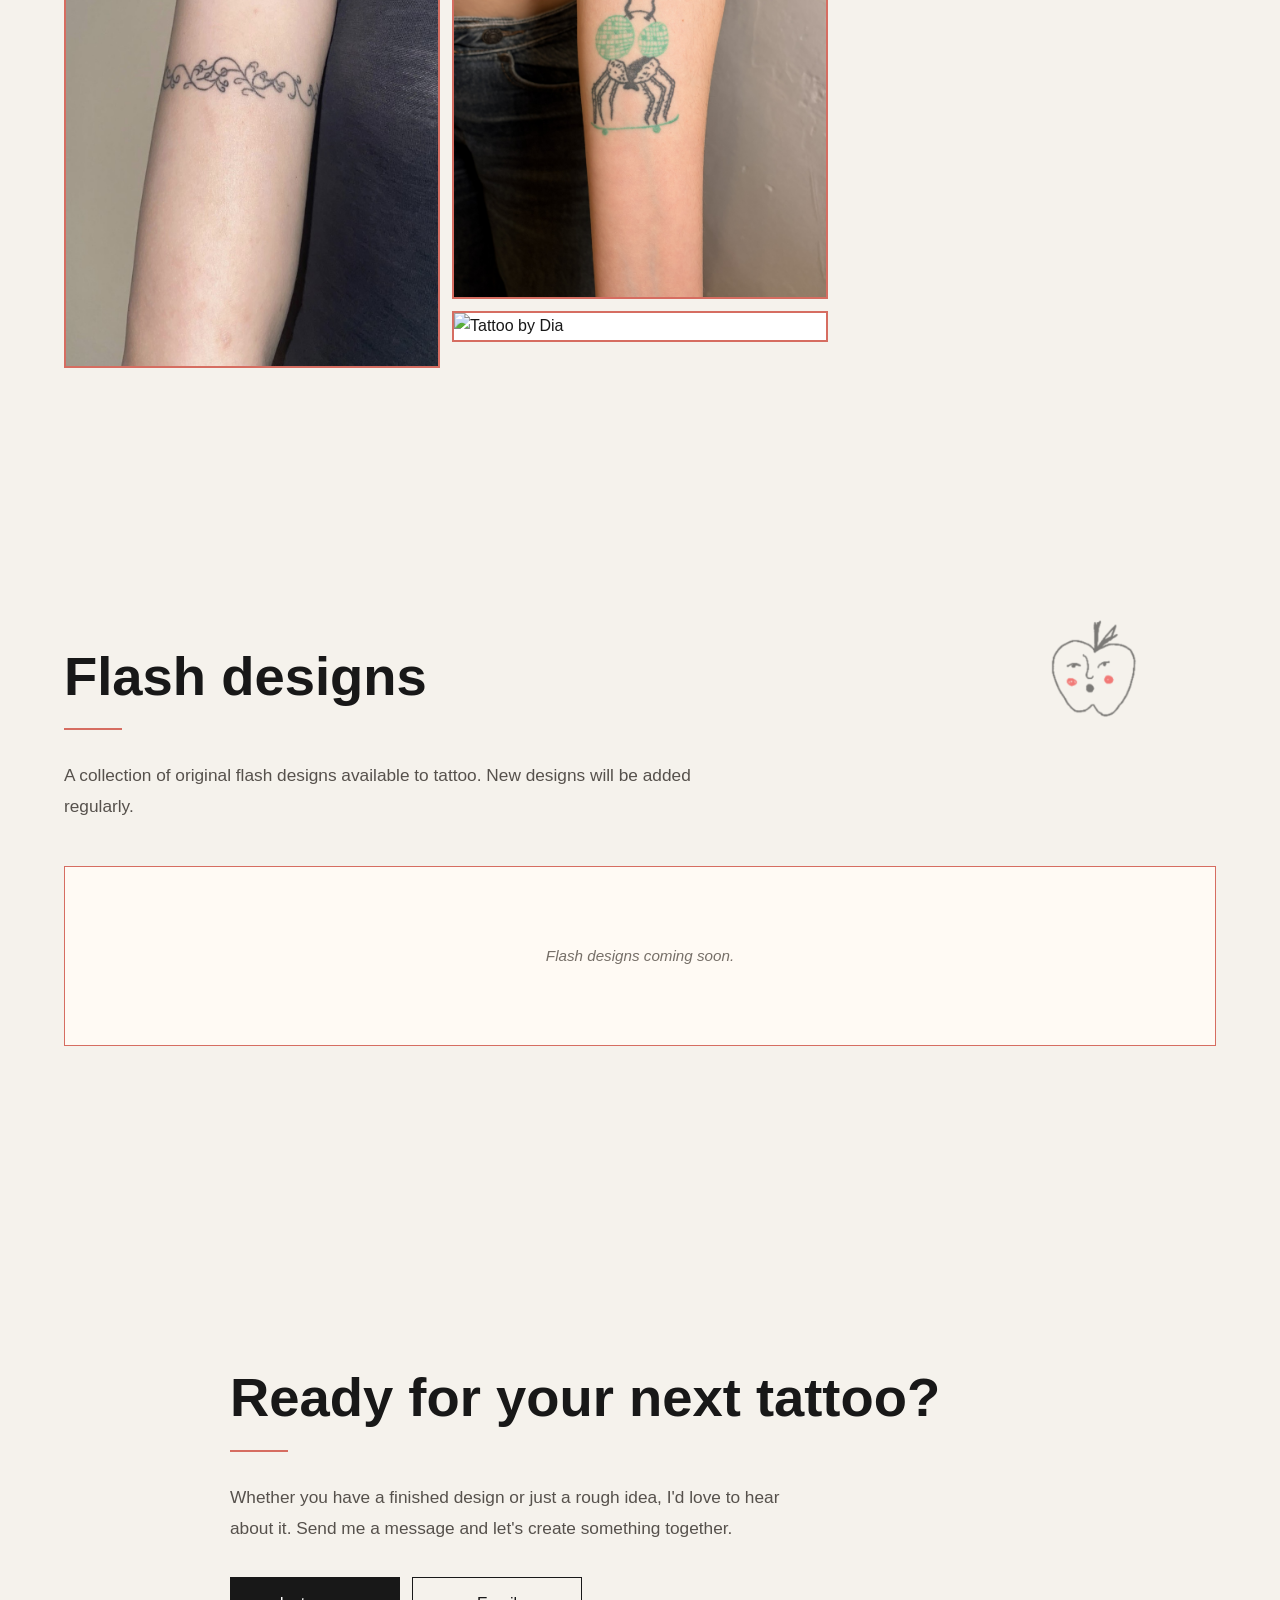
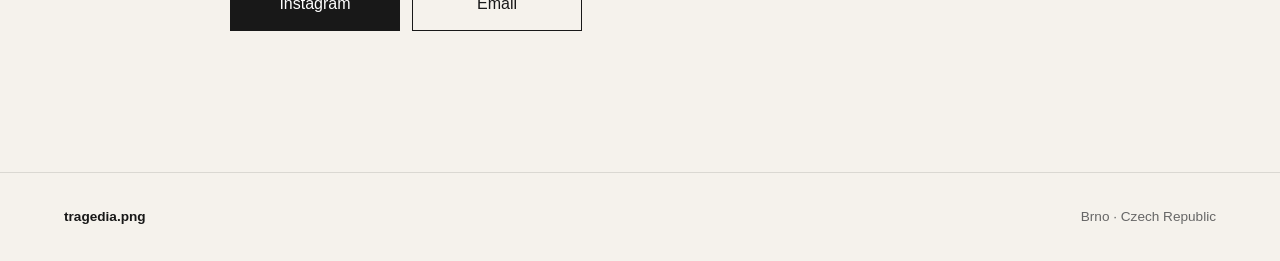
==== commit 74faa42d: "s" ====
--- a/index.html
+++ b/index.html
@@ -24,7 +24,6 @@
 <main>
     <section class="hero" aria-labelledby="hero-title">
         <img src="images/doodles/ornament.png" class="doodle hero-ornament" alt="">
-    
         <img src="images/doodles/kvet.png" class="doodle hero-flower" alt="">
 
         <div class="container">
--- a/css/style.css
+++ b/css/style.css
@@ -382,7 +382,7 @@
 
 
 .gallery-drops{
-    --doodle-size: clamp(110px, 16vw, 180px);
+    --doodle-size: clamp(200px, 16vw, 250px);
     --doodle-opacity: .50;
 
     right: -10;
@@ -452,7 +452,7 @@
 
 .flash-weed{
     --doodle-size:220px;
-    left:-140px;
+    left:-220px;
     bottom:-70px;
 }
 
@@ -586,13 +586,14 @@
 
     
 
-    .gallery-drops {
-    --doodle-size:150px;
+   .gallery-drops{
+    --doodle-size:120px;
 
     right:5px;
-    top:40px;
-
-    z-index:0;
+    left:auto;
+
+    top:80px;
+    bottom:auto;
 }
 
     /* Zvyšok pôvodných mobilných doodles */
@@ -610,25 +611,32 @@
         z-index: 2000;
     }
 
-    .about-butterfly{
-        --doodle-size: 200px;
-        left: -80px;
-        bottom: -60px;
-        
-    }
-
-   .about-grass{
+  .about-butterfly{
+    --doodle-size:250px;
+
+    left:20px;
+    right:auto;
+
+    top:300px;
+    bottom:auto;
+
+    z-index:1;
+}
+
+  .about-grass{
     --doodle-size:260px;
 
-    left:-20px;
-    top:140px;
+    left:auto;
+    right:-35px;
+
+    top:-20px;
 }
 
  .gallery-rainbow{
-    --doodle-size:150px;
-
-    left: 10px;
-    top: 40px;
+    --doodle-size:120px;
+
+    left:25px;
+    top:300px;
 
     right:auto;
     bottom:auto;
@@ -647,7 +655,7 @@
     }
 
     .booking-heart{
-    --doodle-size: 200px;
+    --doodle-size: 300px;
     right: 10px;
     top: 130px;
     bottom: auto;
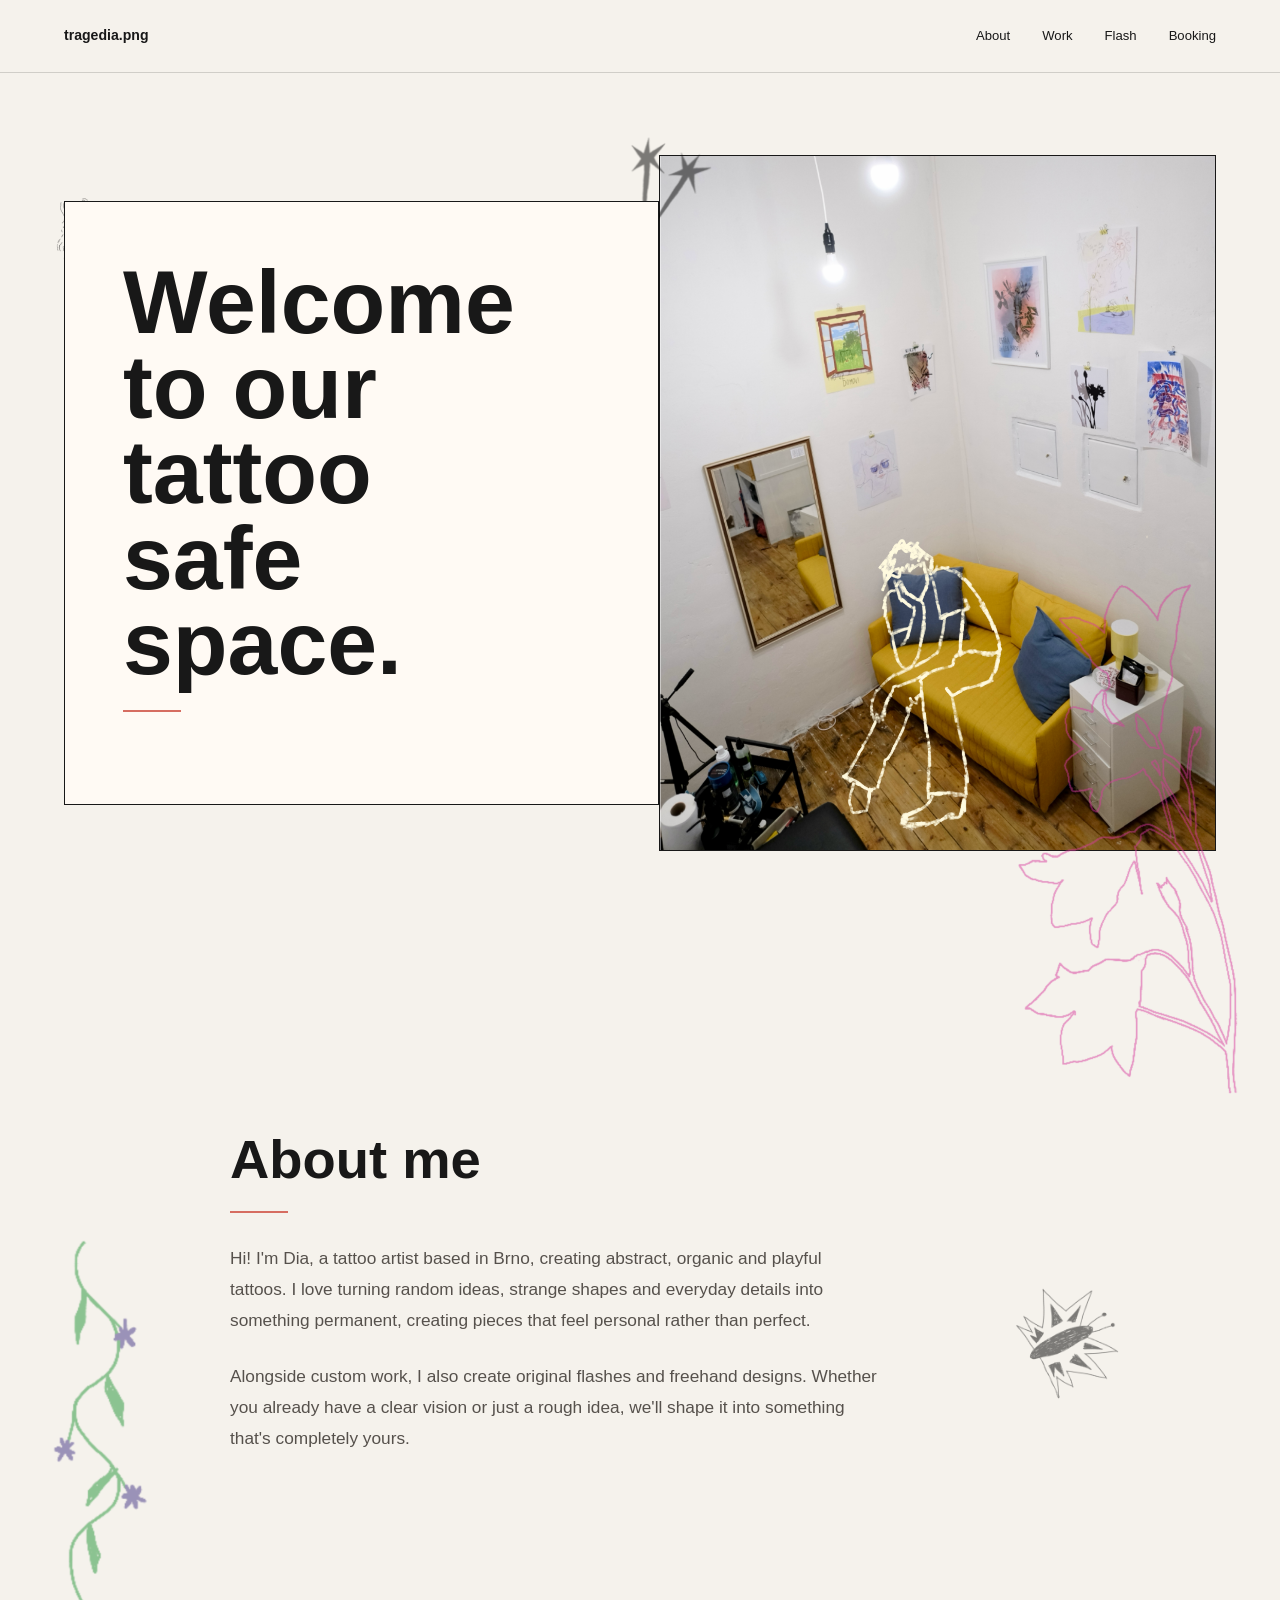
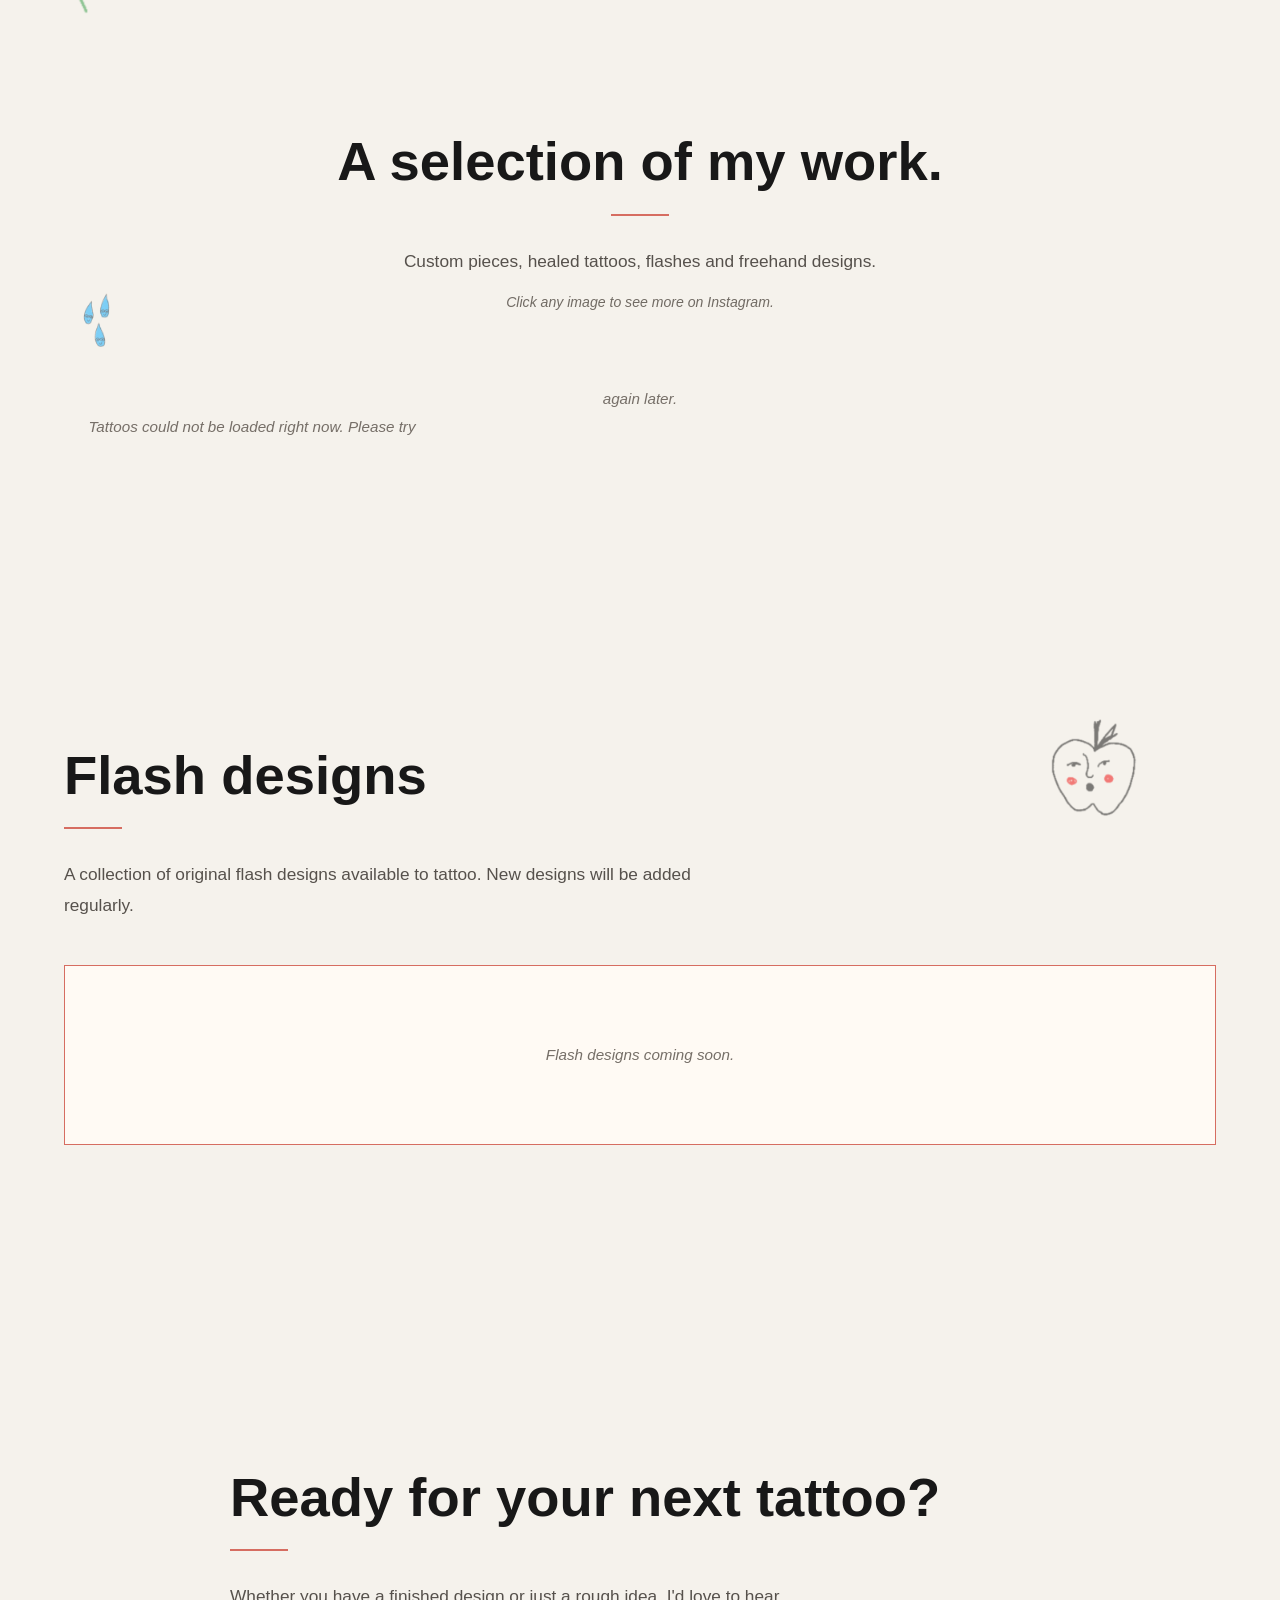
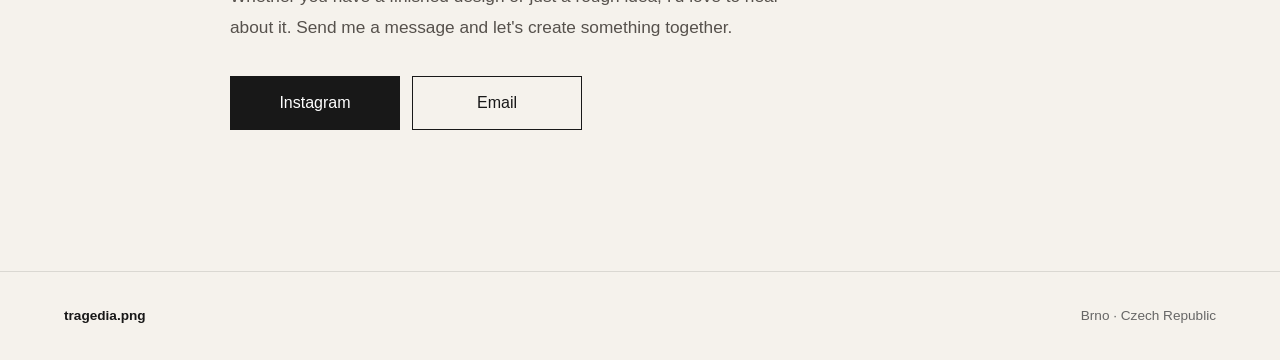
==== commit fccadfc3: "nova galeria tattoos" ====
--- a/index.html
+++ b/index.html
@@ -69,34 +69,8 @@
                 <p class="gallery-note">Click any image to see more on Instagram.</p>
             </div>
 
-            <div class="gallery-grid">
-                <a href="https://instagram.com/tragedia.png" target="_blank" rel="noreferrer" class="gallery-item">
-                    <img src="images/tattoos/a.jpg" alt="Tattoo by Dia">
-                </a>
-                <a href="https://instagram.com/tragedia.png" target="_blank" rel="noreferrer" class="gallery-item">
-                    <img src="images/tattoos/b.jpg" alt="Tattoo by Dia">
-                </a>
-                <a href="https://instagram.com/tragedia.png" target="_blank" rel="noreferrer" class="gallery-item">
-                    <img src="images/tattoos/c.jpg" alt="Tattoo by Dia">
-                </a>
-                <a href="https://instagram.com/tragedia.png" target="_blank" rel="noreferrer" class="gallery-item">
-                    <img src="images/tattoos/h.jpg" alt="Tattoo by Dia">
-                </a>
-                <a href="https://instagram.com/tragedia.png" target="_blank" rel="noreferrer" class="gallery-item">
-                    <img src="images/tattoos/l.jpg" alt="Tattoo by Dia">
-                </a>
-                <a href="https://instagram.com/tragedia.png" target="_blank" rel="noreferrer" class="gallery-item">
-                    <img src="images/tattoos/m.jpg" alt="Tattoo by Dia">
-                </a>
-                <a href="https://instagram.com/tragedia.png" target="_blank" rel="noreferrer" class="gallery-item">
-                    <img src="images/tattoos/o.jpg" alt="Tattoo by Dia">
-                </a>
-                <a href="https://instagram.com/tragedia.png" target="_blank" rel="noreferrer" class="gallery-item">
-                    <img src="images/tattoos/s.jpg" alt="Tattoo by Dia">
-                </a>
-                <a href="https://instagram.com/tragedia.png" target="_blank" rel="noreferrer" class="gallery-item">
-                    <img src="images/tattoos/z.jpg" alt="Tattoo by Dia">
-                </a>
+            <div class="gallery-grid" id="tattoo-grid" aria-live="polite">
+                <p class="gallery-placeholder">Loading tattoos...</p>
             </div>
         </div>
     </section>
@@ -109,7 +83,7 @@
             <h2>Flash designs</h2>
             <div class="line"></div>
             <p>A collection of original flash designs available to tattoo. New designs will be added regularly.</p>
-            <div class="flash-grid">
+            <div id="flash-grid" class="flash-grid" aria-live="polite">
                 <p class="flash-placeholder">Flash designs coming soon.</p>
             </div>
         </div>
--- a/css/style.css
+++ b/css/style.css
@@ -355,6 +355,21 @@
     column-gap:10px;
 }
 
+#tattoo-grid{
+    position:relative;
+    z-index:1;
+}
+
+.gallery-placeholder{
+    grid-column:1 / -1;
+    margin:0;
+    padding:28px 12px;
+    color:#766f68;
+    font-size:.95rem;
+    font-style:italic;
+    text-align:center;
+}
+
 .gallery-item{
     display:block;
     overflow:hidden;
@@ -419,13 +434,13 @@
     align-items:center;
     justify-content:center;
     overflow:hidden;
-    aspect-ratio:1;
+    aspect-ratio:4 / 5;
 }
 
 .flash-item img{
     width:100%;
     height:100%;
-    object-fit:cover;
+    object-fit:contain;
 }
 
 .flash-placeholder{
@@ -691,4 +706,4 @@
         transition:none !important;
         animation:none !important;
     }
-}+}
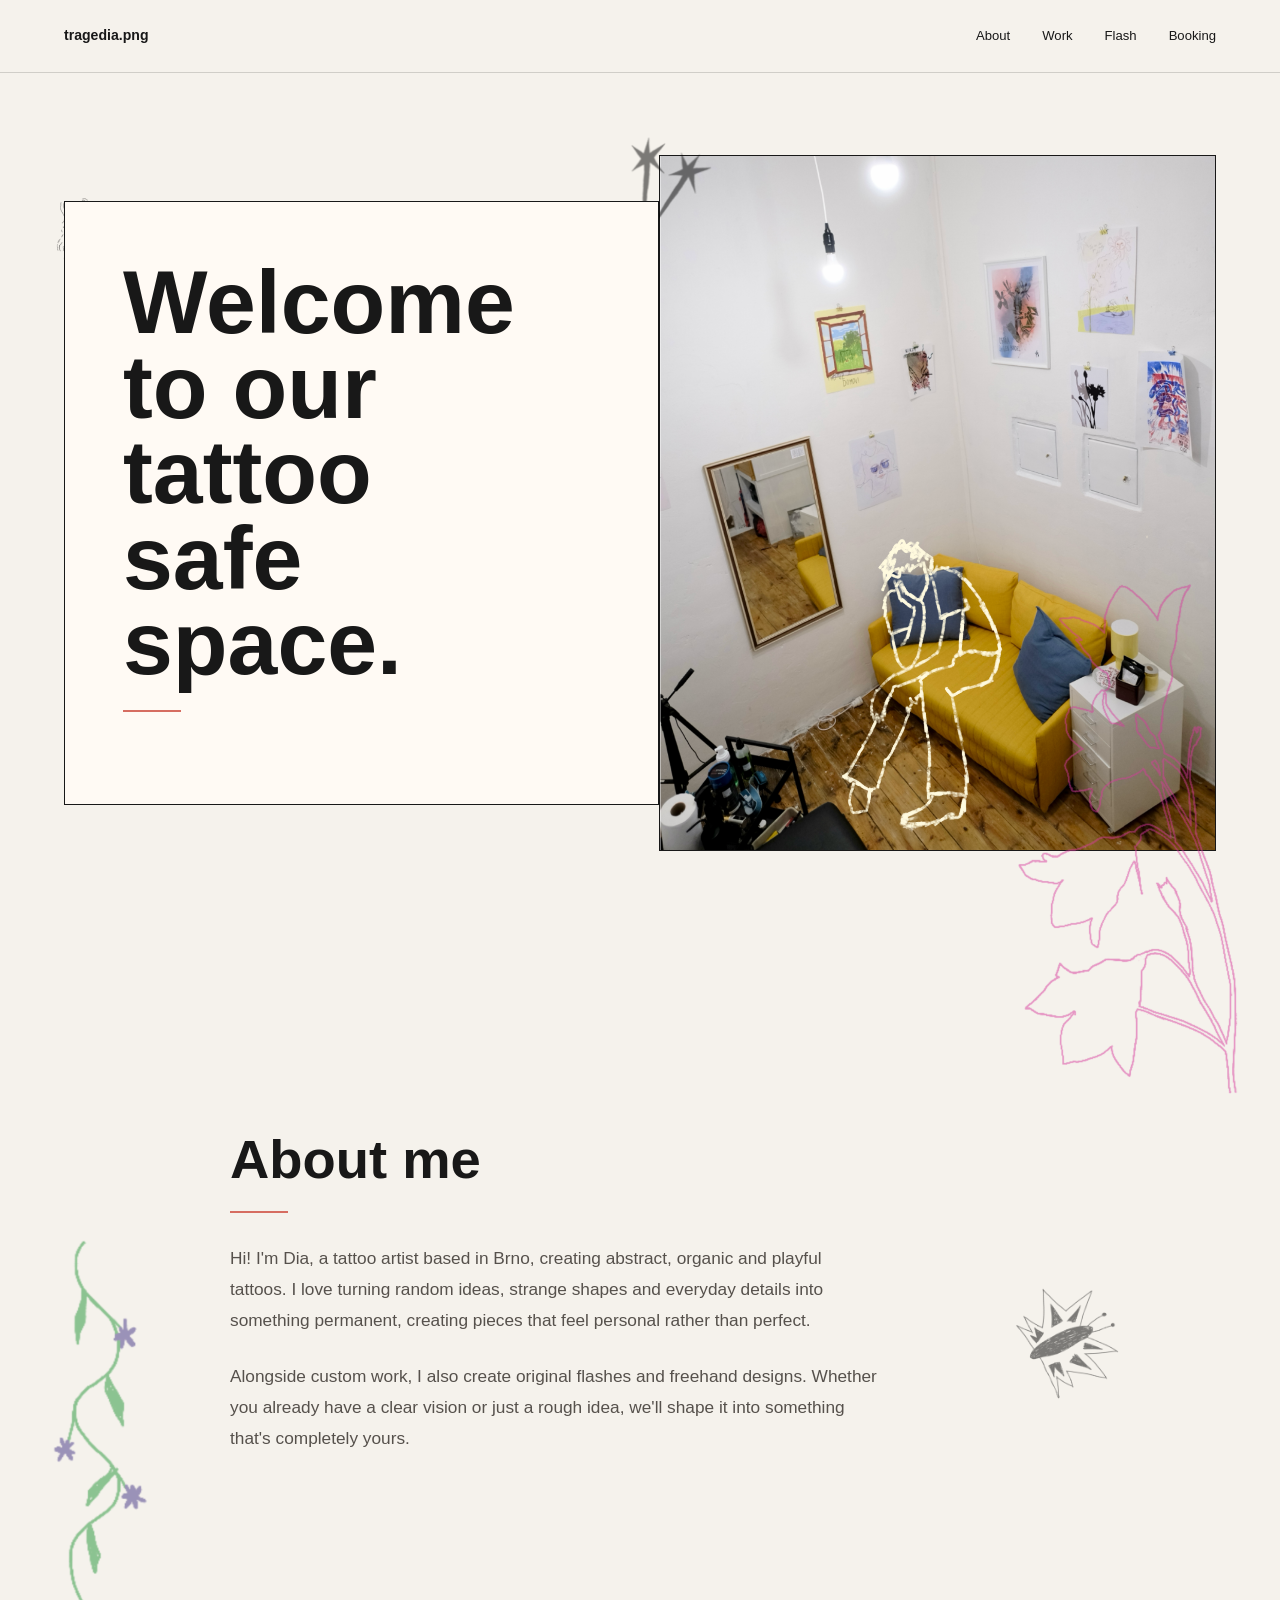
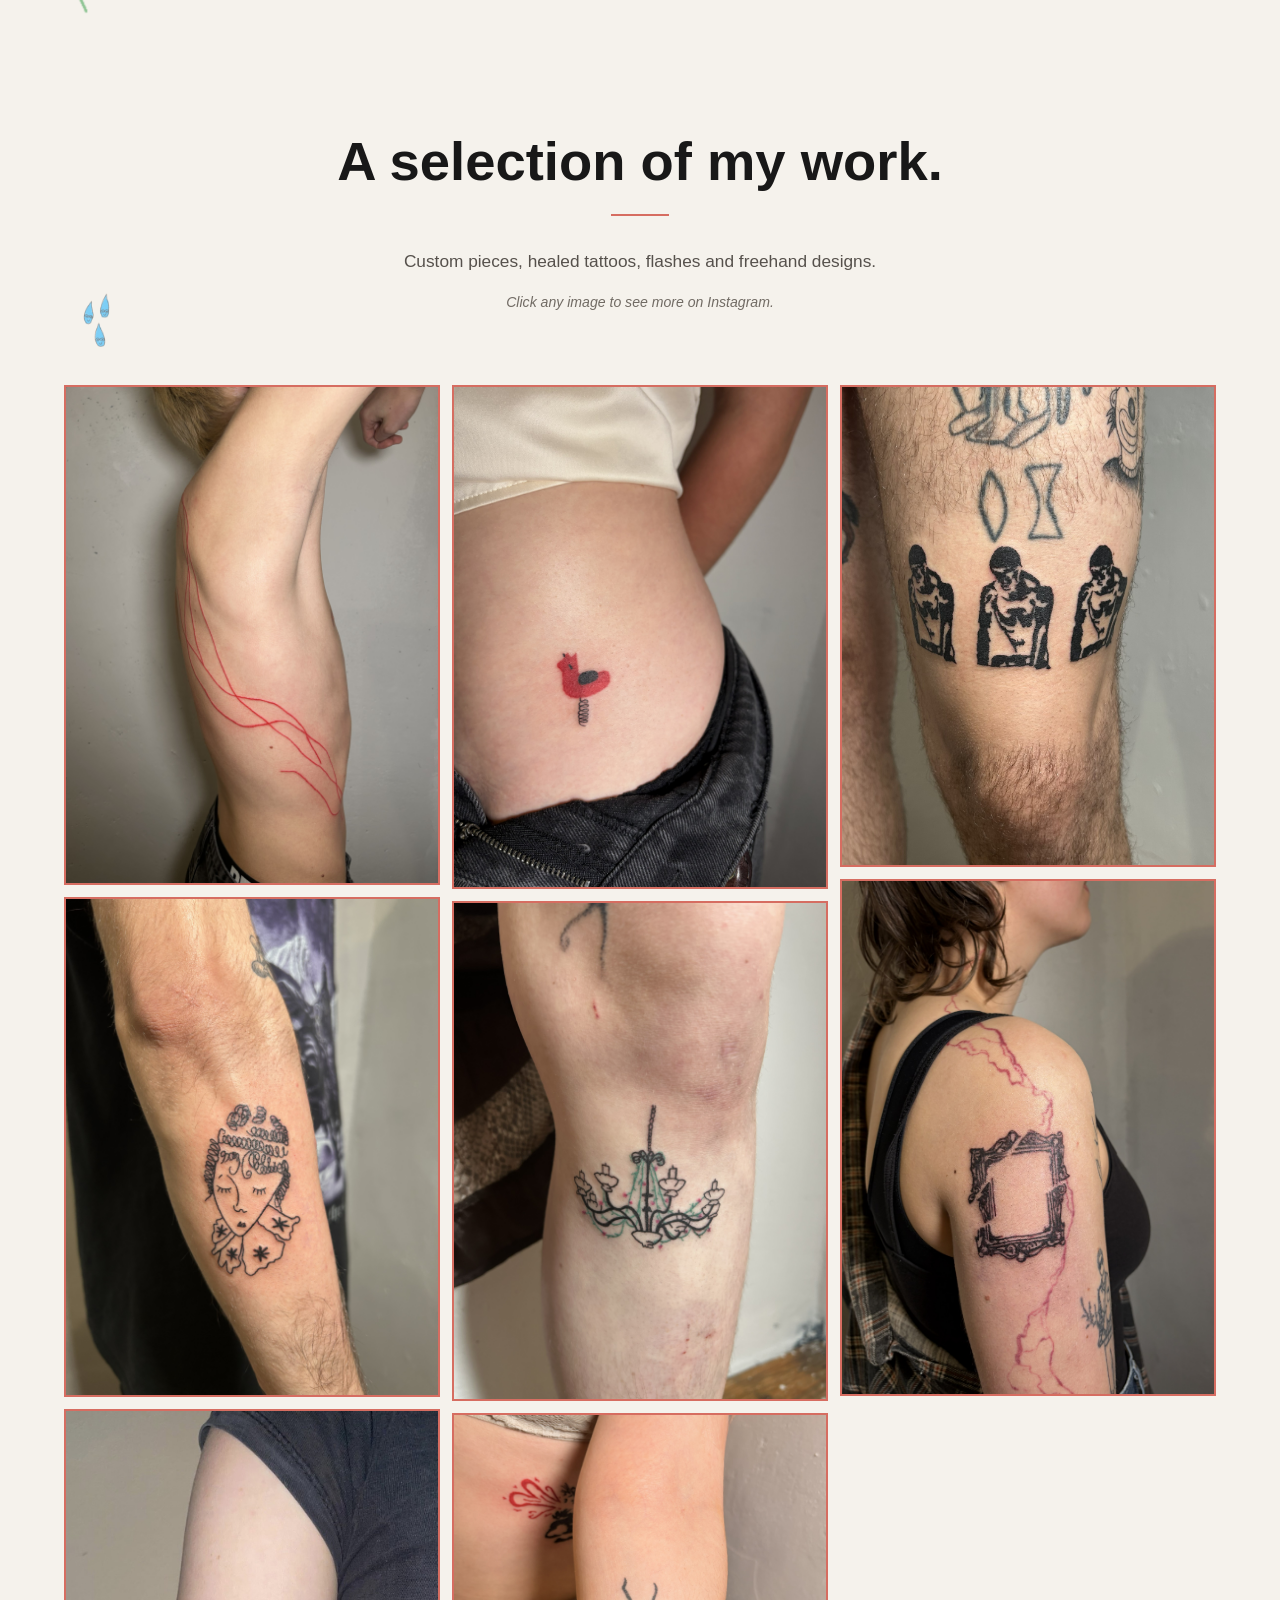
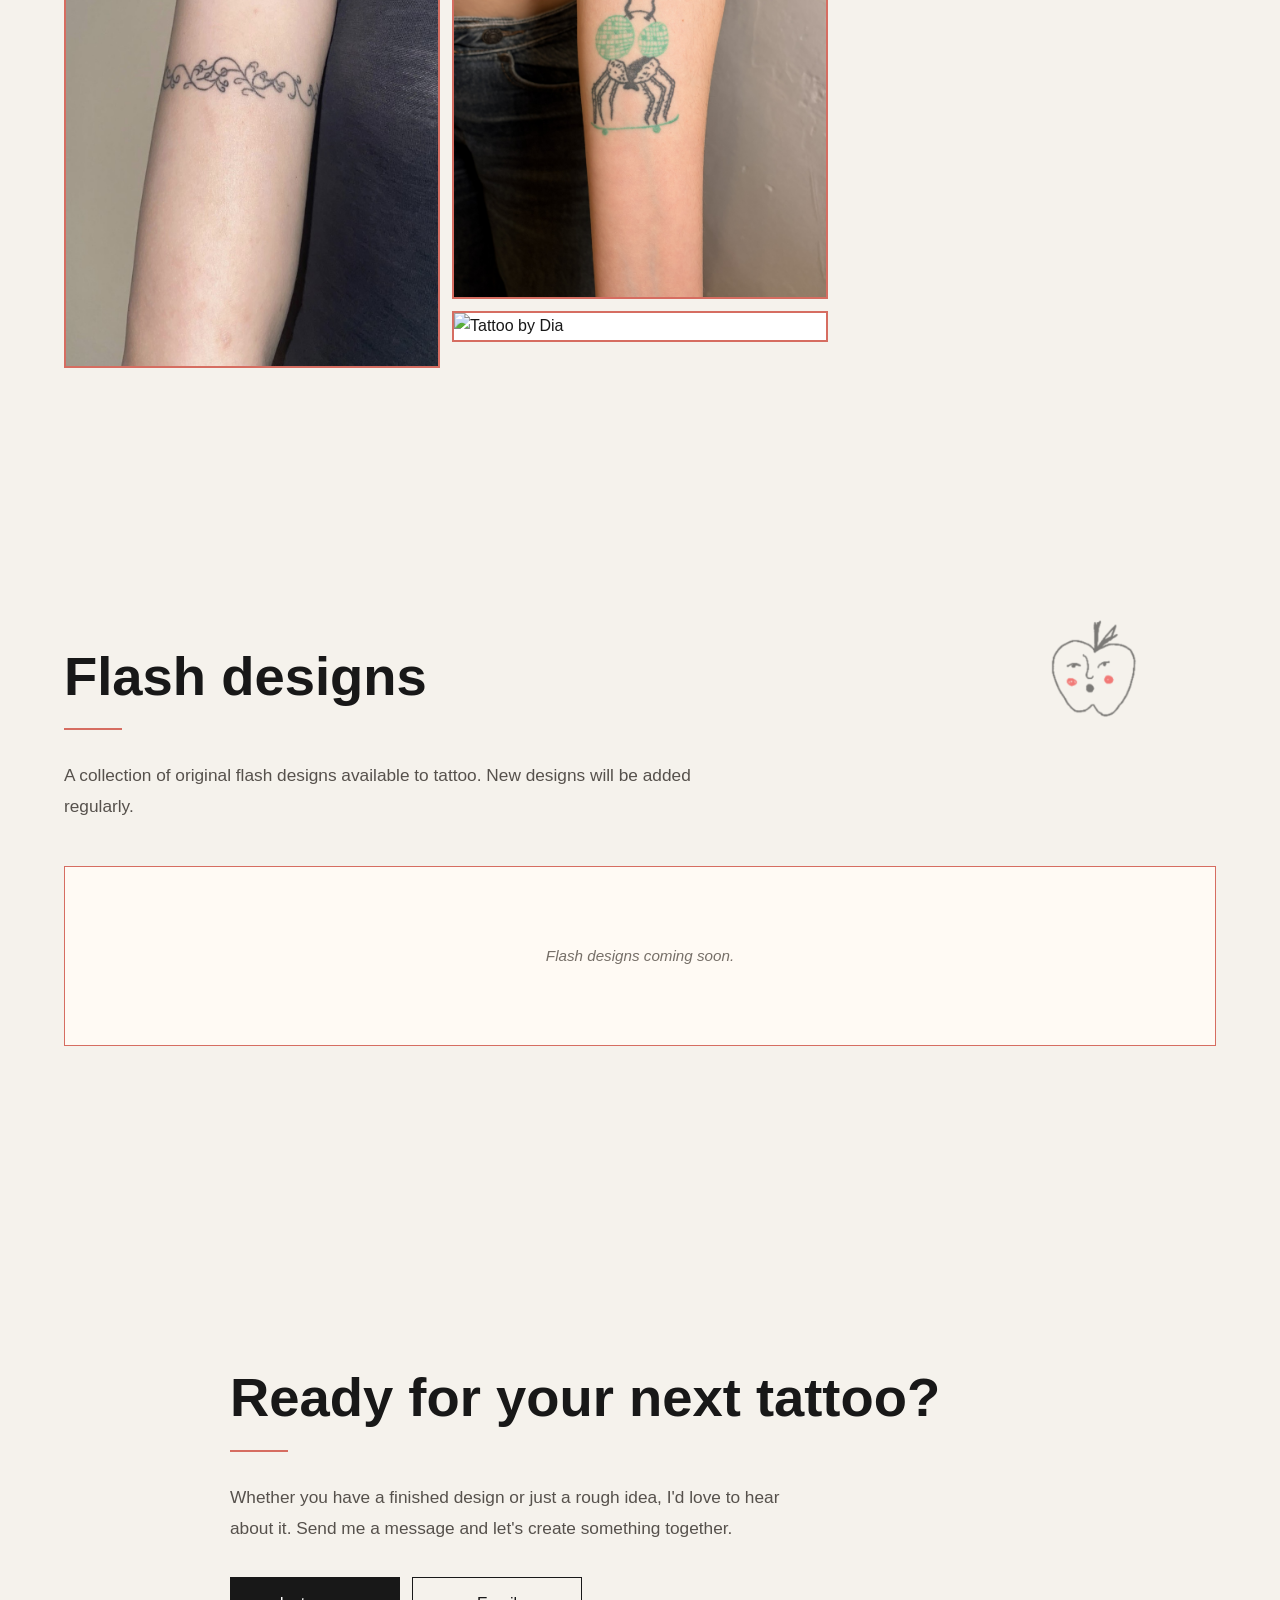
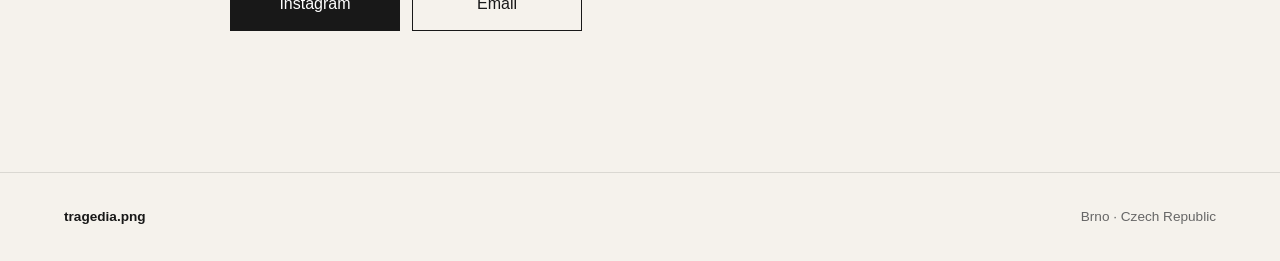
==== commit 3907b8a9: "d" ====
--- a/index.html
+++ b/index.html
@@ -69,8 +69,34 @@
                 <p class="gallery-note">Click any image to see more on Instagram.</p>
             </div>
 
-            <div class="gallery-grid" id="tattoo-grid" aria-live="polite">
-                <p class="gallery-placeholder">Loading tattoos...</p>
+            <div class="gallery-grid">
+                <a href="https://instagram.com/tragedia.png" target="_blank" rel="noreferrer" class="gallery-item">
+                    <img src="images/tattoos/a.jpg" alt="Tattoo by Dia">
+                </a>
+                <a href="https://instagram.com/tragedia.png" target="_blank" rel="noreferrer" class="gallery-item">
+                    <img src="images/tattoos/b.jpg" alt="Tattoo by Dia">
+                </a>
+                <a href="https://instagram.com/tragedia.png" target="_blank" rel="noreferrer" class="gallery-item">
+                    <img src="images/tattoos/c.jpg" alt="Tattoo by Dia">
+                </a>
+                <a href="https://instagram.com/tragedia.png" target="_blank" rel="noreferrer" class="gallery-item">
+                    <img src="images/tattoos/h.jpg" alt="Tattoo by Dia">
+                </a>
+                <a href="https://instagram.com/tragedia.png" target="_blank" rel="noreferrer" class="gallery-item">
+                    <img src="images/tattoos/l.jpg" alt="Tattoo by Dia">
+                </a>
+                <a href="https://instagram.com/tragedia.png" target="_blank" rel="noreferrer" class="gallery-item">
+                    <img src="images/tattoos/m.jpg" alt="Tattoo by Dia">
+                </a>
+                <a href="https://instagram.com/tragedia.png" target="_blank" rel="noreferrer" class="gallery-item">
+                    <img src="images/tattoos/o.jpg" alt="Tattoo by Dia">
+                </a>
+                <a href="https://instagram.com/tragedia.png" target="_blank" rel="noreferrer" class="gallery-item">
+                    <img src="images/tattoos/s.jpg" alt="Tattoo by Dia">
+                </a>
+                <a href="https://instagram.com/tragedia.png" target="_blank" rel="noreferrer" class="gallery-item">
+                    <img src="images/tattoos/z.jpg" alt="Tattoo by Dia">
+                </a>
             </div>
         </div>
     </section>
--- a/css/style.css
+++ b/css/style.css
@@ -353,21 +353,6 @@
 .gallery-grid{
     column-count:2;
     column-gap:10px;
-}
-
-#tattoo-grid{
-    position:relative;
-    z-index:1;
-}
-
-.gallery-placeholder{
-    grid-column:1 / -1;
-    margin:0;
-    padding:28px 12px;
-    color:#766f68;
-    font-size:.95rem;
-    font-style:italic;
-    text-align:center;
 }
 
 .gallery-item{
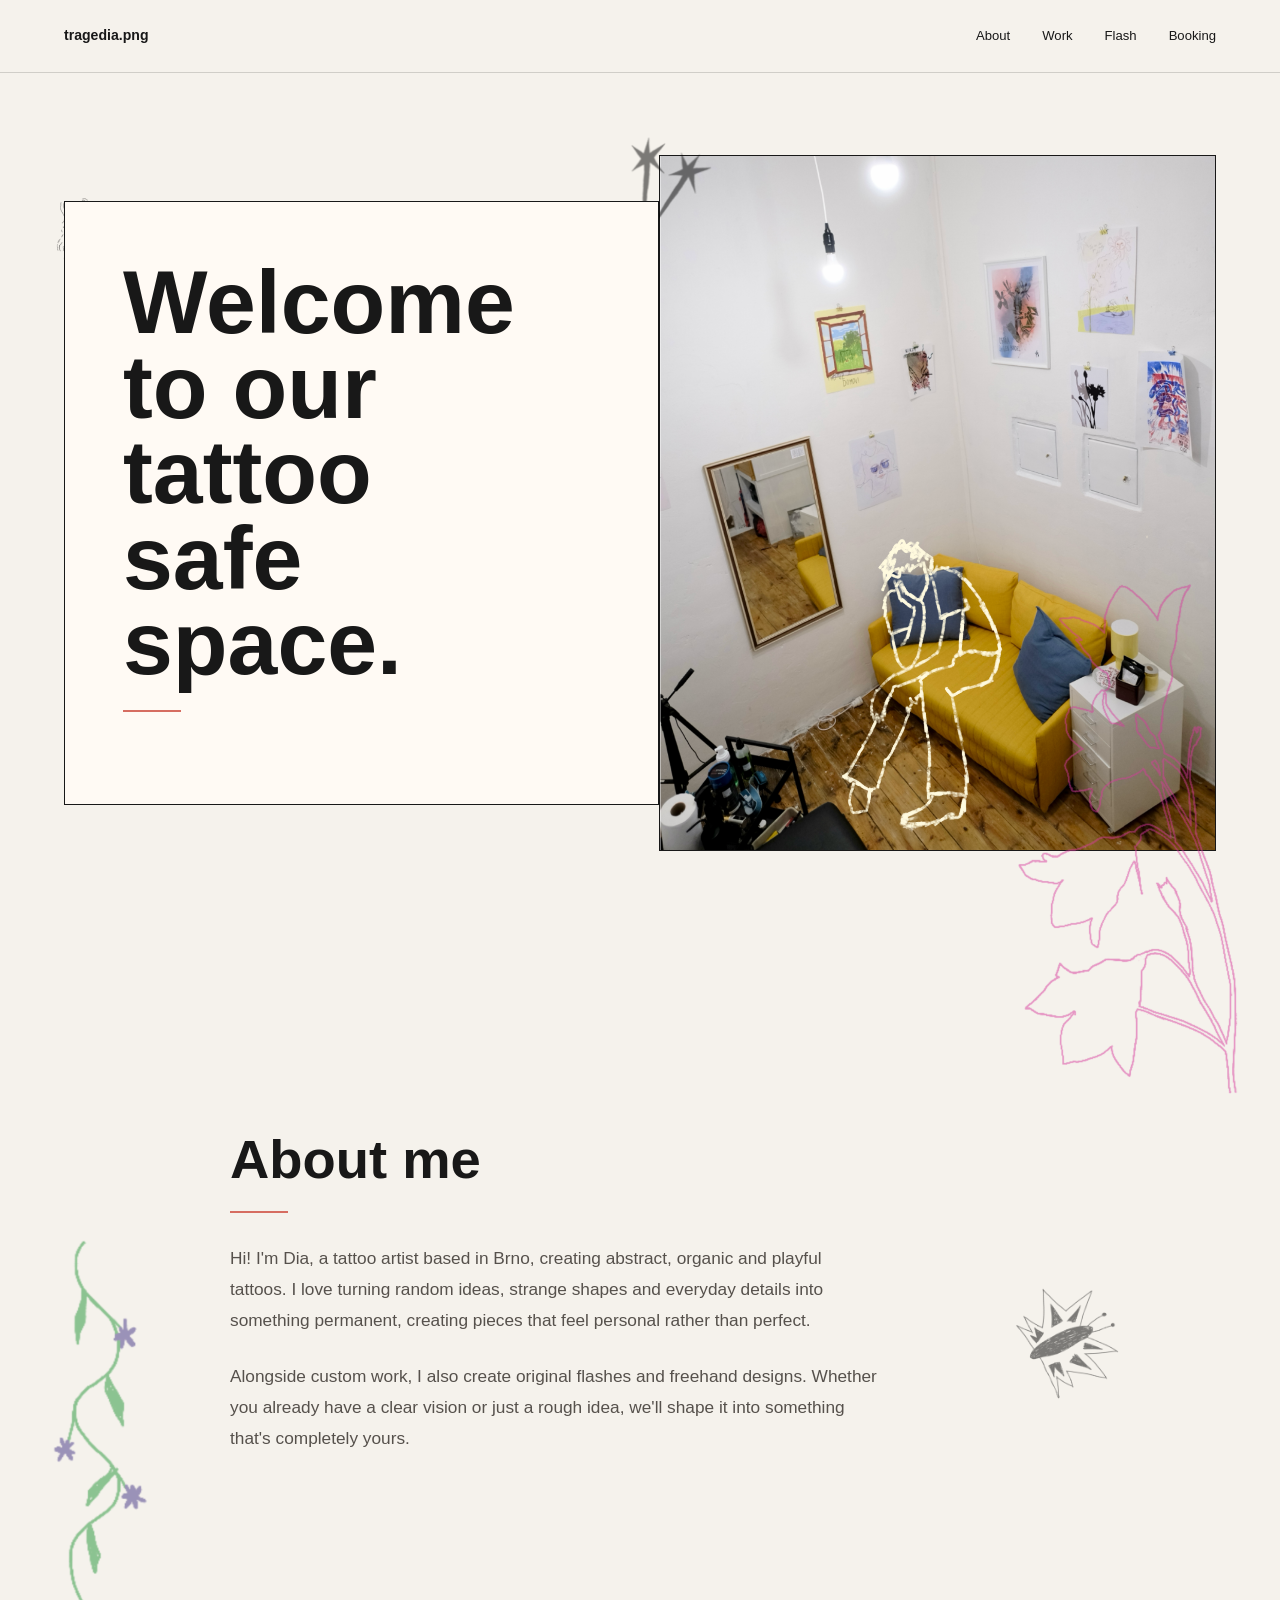
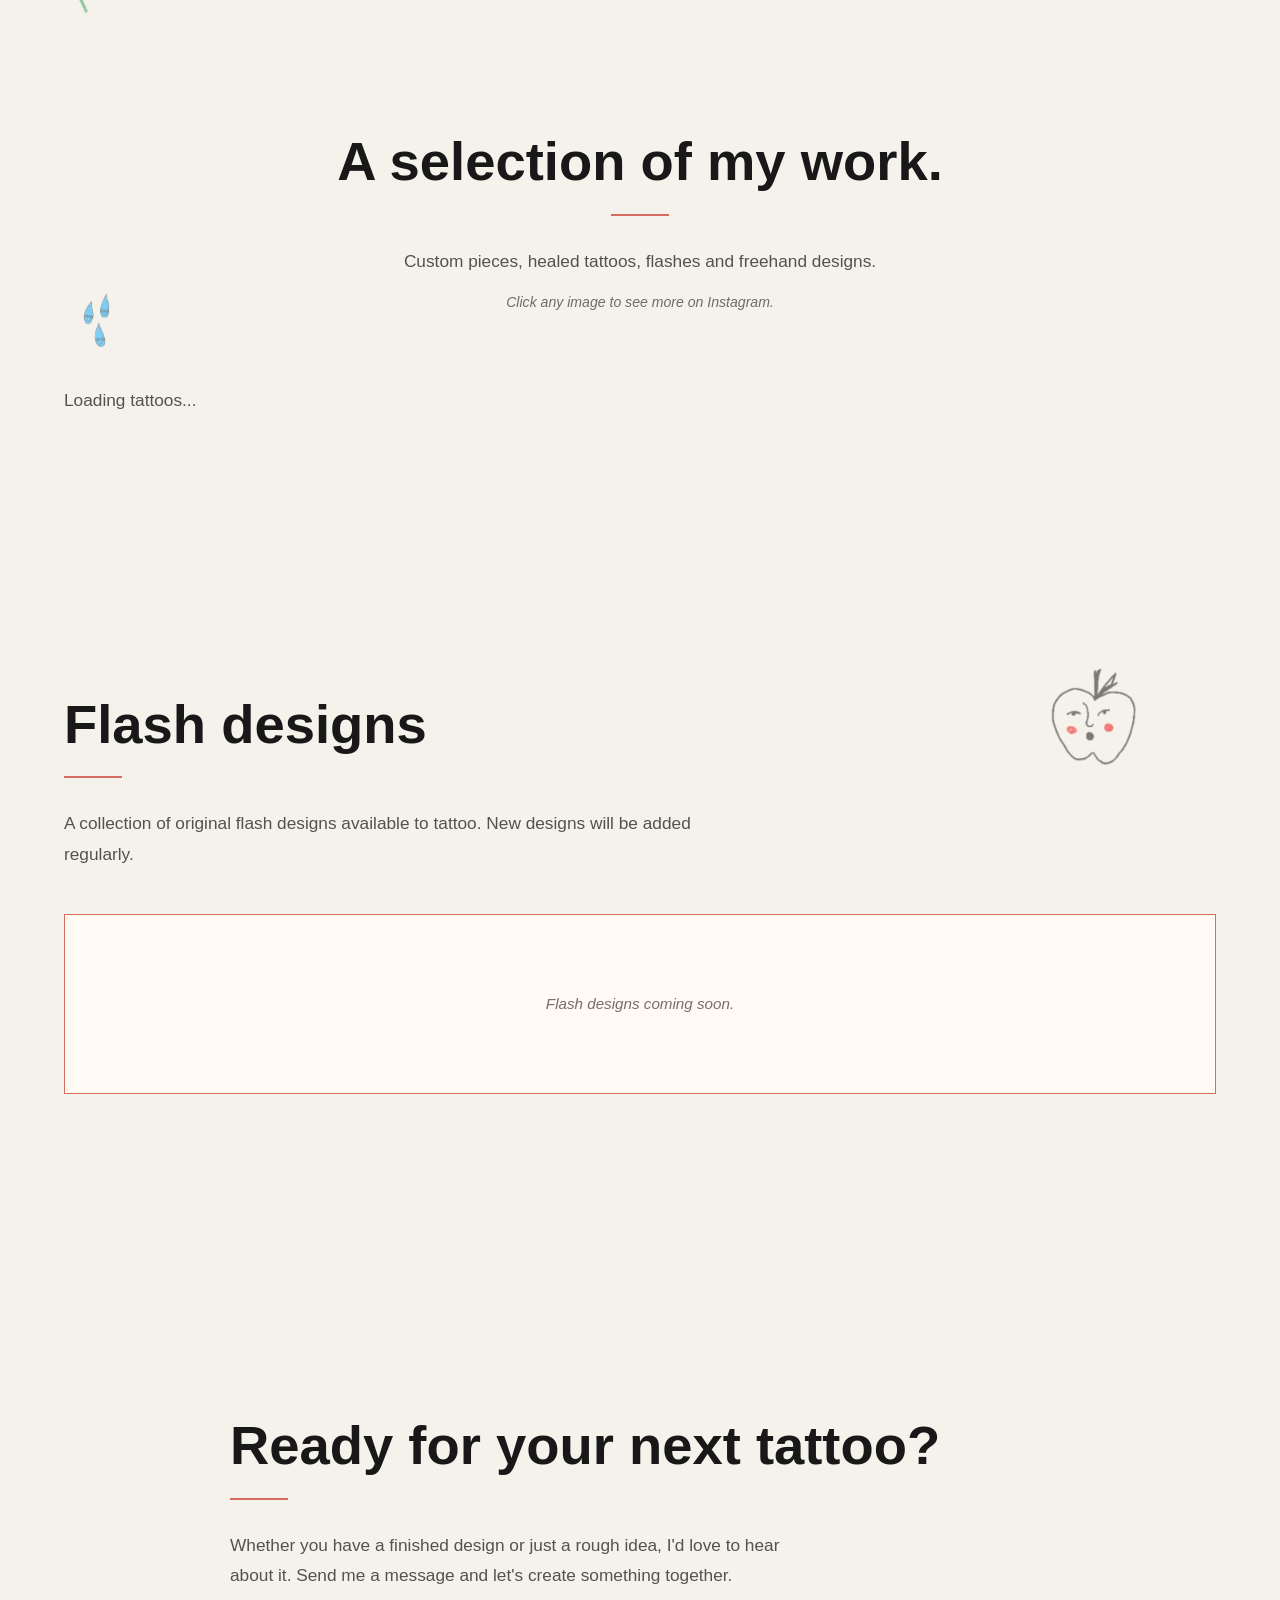
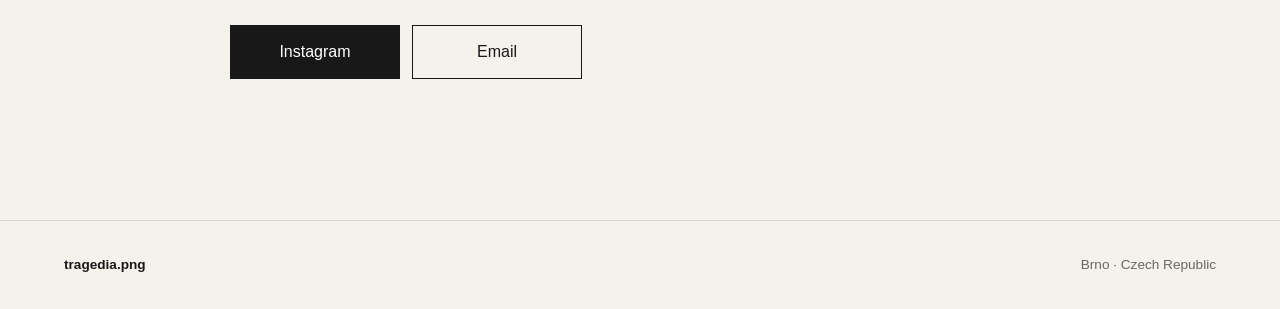
==== commit 00b33a09: "Load tattoo gallery images automatically" ====
--- a/index.html
+++ b/index.html
@@ -69,34 +69,9 @@
                 <p class="gallery-note">Click any image to see more on Instagram.</p>
             </div>
 
-            <div class="gallery-grid">
-                <a href="https://instagram.com/tragedia.png" target="_blank" rel="noreferrer" class="gallery-item">
-                    <img src="images/tattoos/a.jpg" alt="Tattoo by Dia">
-                </a>
-                <a href="https://instagram.com/tragedia.png" target="_blank" rel="noreferrer" class="gallery-item">
-                    <img src="images/tattoos/b.jpg" alt="Tattoo by Dia">
-                </a>
-                <a href="https://instagram.com/tragedia.png" target="_blank" rel="noreferrer" class="gallery-item">
-                    <img src="images/tattoos/c.jpg" alt="Tattoo by Dia">
-                </a>
-                <a href="https://instagram.com/tragedia.png" target="_blank" rel="noreferrer" class="gallery-item">
-                    <img src="images/tattoos/h.jpg" alt="Tattoo by Dia">
-                </a>
-                <a href="https://instagram.com/tragedia.png" target="_blank" rel="noreferrer" class="gallery-item">
-                    <img src="images/tattoos/l.jpg" alt="Tattoo by Dia">
-                </a>
-                <a href="https://instagram.com/tragedia.png" target="_blank" rel="noreferrer" class="gallery-item">
-                    <img src="images/tattoos/m.jpg" alt="Tattoo by Dia">
-                </a>
-                <a href="https://instagram.com/tragedia.png" target="_blank" rel="noreferrer" class="gallery-item">
-                    <img src="images/tattoos/o.jpg" alt="Tattoo by Dia">
-                </a>
-                <a href="https://instagram.com/tragedia.png" target="_blank" rel="noreferrer" class="gallery-item">
-                    <img src="images/tattoos/s.jpg" alt="Tattoo by Dia">
-                </a>
-                <a href="https://instagram.com/tragedia.png" target="_blank" rel="noreferrer" class="gallery-item">
-                    <img src="images/tattoos/z.jpg" alt="Tattoo by Dia">
-                </a>
+            <div id="gallery-grid" class="gallery-grid" aria-live="polite">
+                <p class="gallery-placeholder">Loading tattoos...</p>
+            </div>
             </div>
         </div>
     </section>
